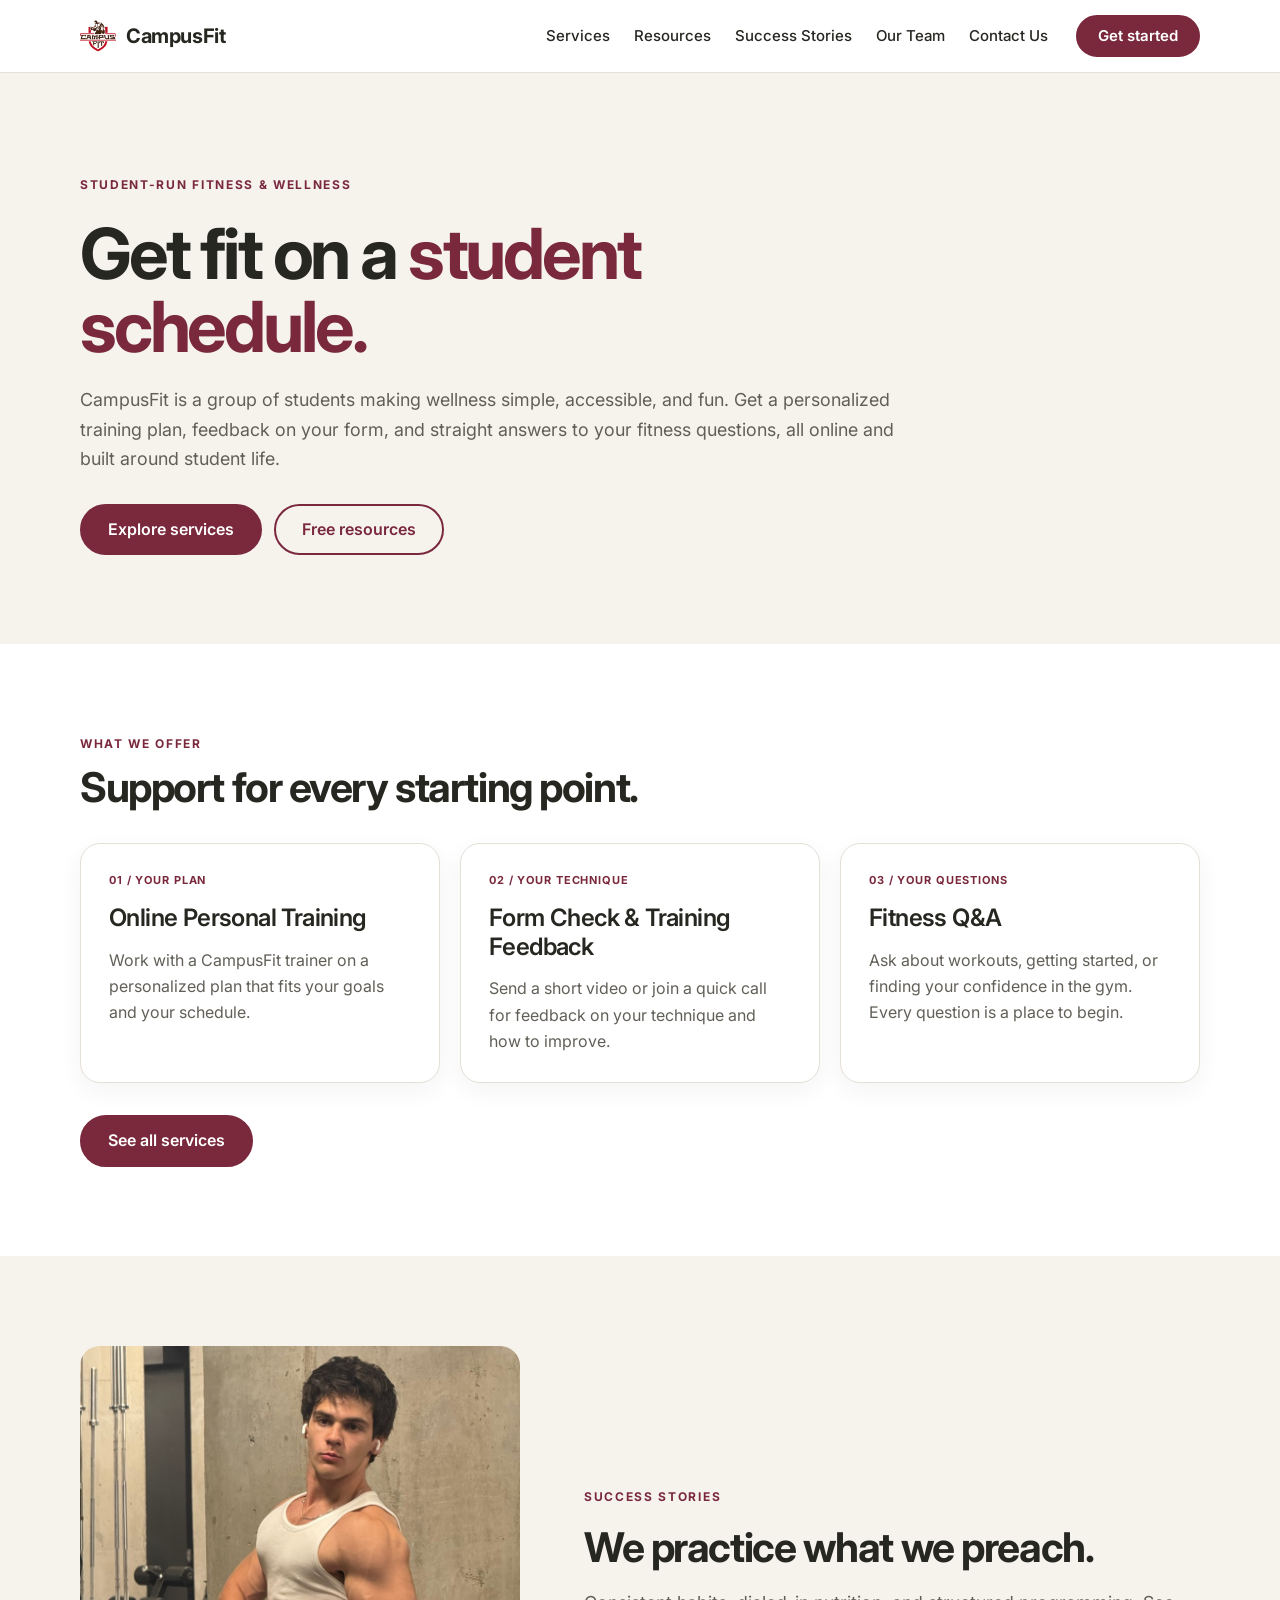
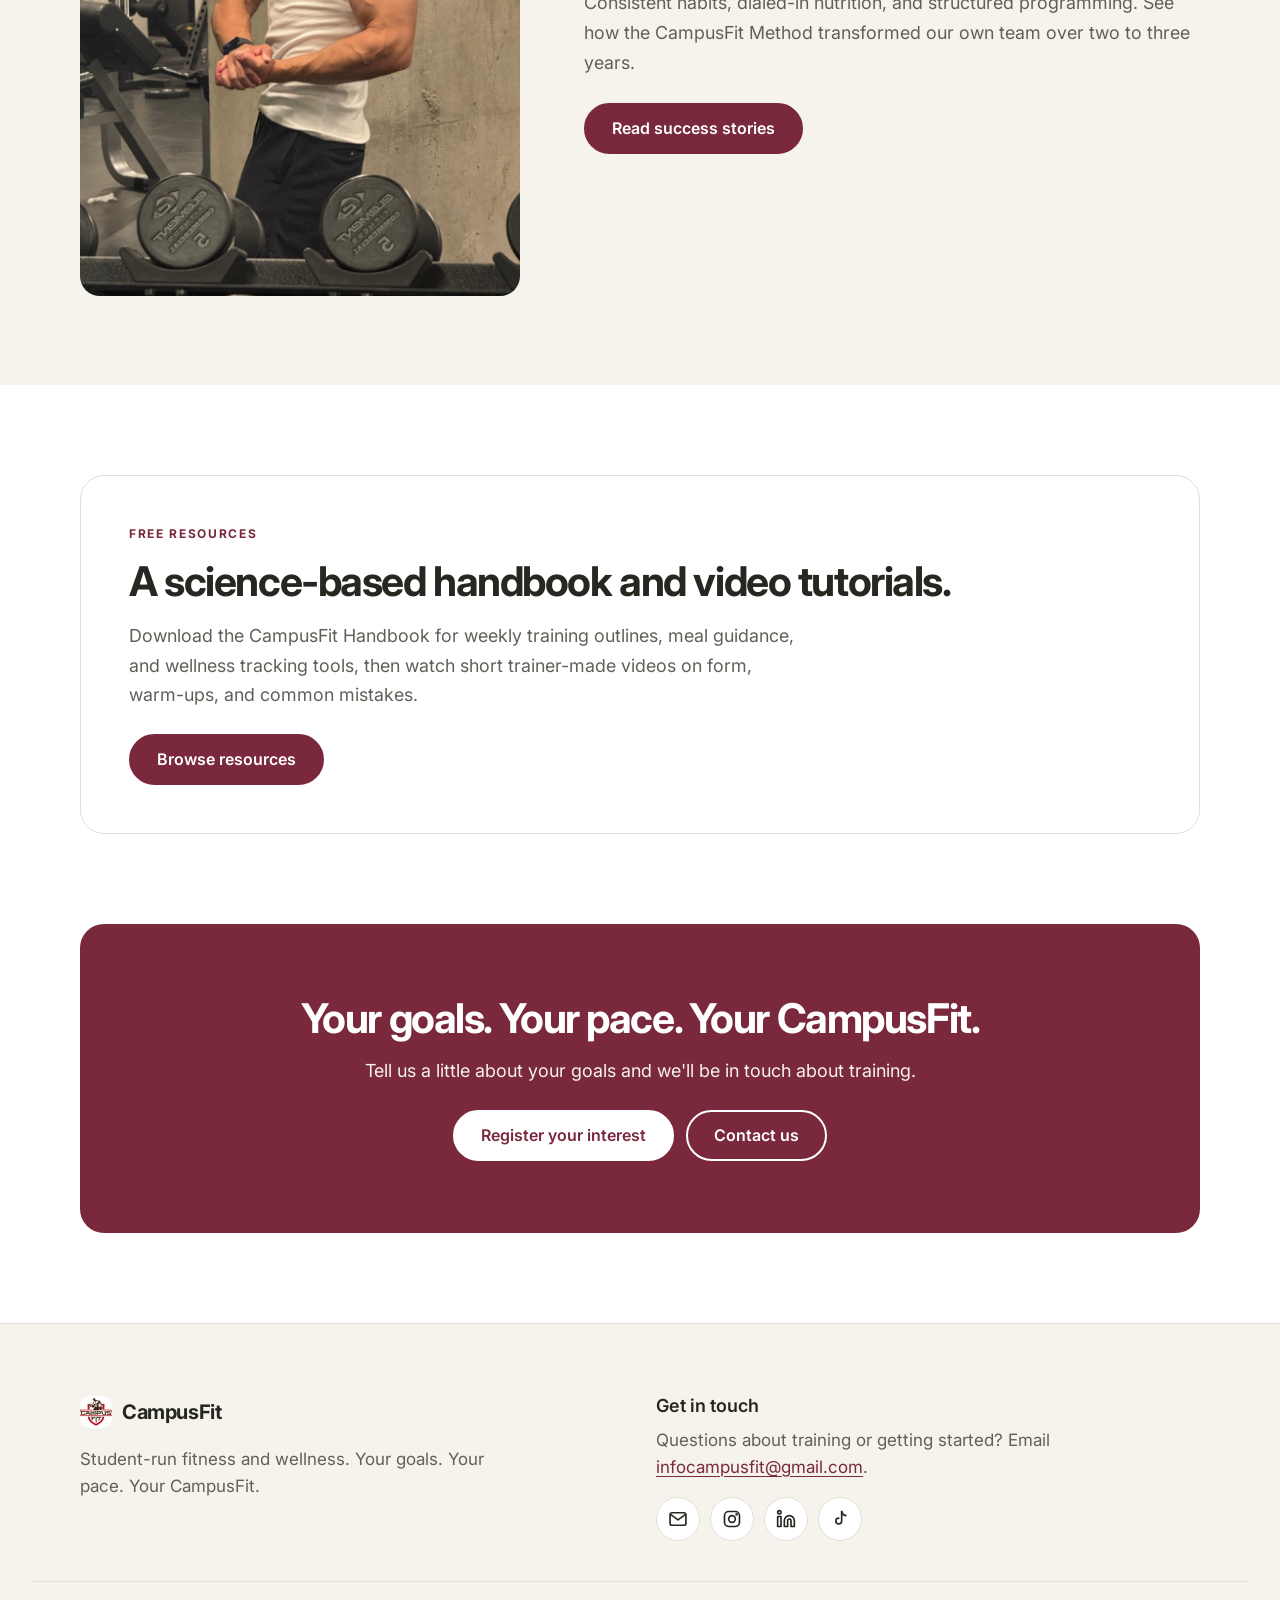
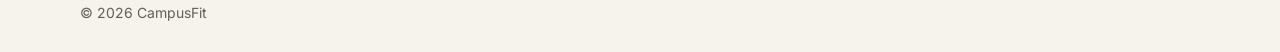
==== index.html @ 68b2d3c7 "Import site files and photos" ====
<!doctype html>
<html lang="en">
<head>
<meta charset="utf-8">
<meta name="viewport" content="width=device-width, initial-scale=1">
<title>CampusFit – Student fitness, made simple</title>
<meta name="description" content="CampusFit is a student-run fitness group offering online personal training, form checks, and fitness Q&amp;A built around student life.">
<link rel="canonical" href="https://campusfit.ca/">
<meta property="og:type" content="website">
<meta property="og:site_name" content="CampusFit">
<meta property="og:title" content="CampusFit – Student fitness, made simple">
<meta property="og:description" content="CampusFit is a student-run fitness group offering online personal training, form checks, and fitness Q&amp;A built around student life.">
<meta property="og:url" content="https://campusfit.ca/">
<meta property="og:image" content="https://campusfit.ca/images/logo.jpeg">
<link rel="icon" href="images/icon.jpeg">
<link rel="apple-touch-icon" href="images/icon.jpeg">
<link rel="preconnect" href="https://fonts.googleapis.com">
<link rel="preconnect" href="https://fonts.gstatic.com" crossorigin>
<link rel="stylesheet" href="https://fonts.googleapis.com/css2?family=Inter:wght@400;500;600;700&display=swap">
<link rel="stylesheet" href="assets/style.css">
<script src="assets/site.js" defer></script>
</head>
<body>
<a class="skip-link" href="#main">Skip to content</a>
<header class="site-header">
  <div class="container header-inner">
    <a class="brand" href="./"><img src="images/icon.jpeg" alt="" width="36" height="36"><span>CampusFit</span></a>
    <button class="nav-toggle" type="button" aria-expanded="false" aria-controls="site-nav"><span class="sr-only">Menu</span><span class="bars" aria-hidden="true"></span></button>
    <nav id="site-nav" class="site-nav" aria-label="Main">
      <ul><li><a href="services/">Services</a></li><li><a href="resources/">Resources</a></li><li><a href="success-stories/">Success Stories</a></li><li><a href="team/">Our Team</a></li><li><a href="contact-us/">Contact Us</a></li></ul>
      <a class="btn btn--small" href="services/">Get started</a>
    </nav>
  </div>
</header>
<main id="main">
<section class="section section--cream hero">
  <div class="container">
    <div class="measure">
      <p class="eyebrow">STUDENT-RUN FITNESS &amp; WELLNESS</p>
      <h1 class="display">Get fit on a <span class="accent">student schedule.</span></h1>
      <p class="lead">CampusFit is a group of students making wellness simple, accessible, and fun. Get a personalized training plan, feedback on your form, and straight answers to your fitness questions, all online and built around student life.</p>
      <div class="actions"><a class="btn" href="services/">Explore services</a><a class="btn btn--outline" href="resources/">Free resources</a></div>
    </div>
  </div>
</section>
<section class="section">
  <div class="container">
    <div class="section-head">
      <p class="eyebrow">WHAT WE OFFER</p>
      <h2 class="h2">Support for every starting point.</h2>
    </div>
    <div class="grid-3">
<article class="card">
  <div class="card-copy">
    <p class="card-label">01 / YOUR PLAN</p>
    <h3 class="card-title">Online Personal Training</h3>
    <p class="card-text">Work with a CampusFit trainer on a personalized plan that fits your goals and your schedule.</p>
  </div>
  
</article>
<article class="card">
  <div class="card-copy">
    <p class="card-label">02 / YOUR TECHNIQUE</p>
    <h3 class="card-title">Form Check &amp; Training Feedback</h3>
    <p class="card-text">Send a short video or join a quick call for feedback on your technique and how to improve.</p>
  </div>
  
</article>
<article class="card">
  <div class="card-copy">
    <p class="card-label">03 / YOUR QUESTIONS</p>
    <h3 class="card-title">Fitness Q&amp;A</h3>
    <p class="card-text">Ask about workouts, getting started, or finding your confidence in the gym. Every question is a place to begin.</p>
  </div>
  
</article>
    </div>
    <div class="actions"><a class="btn" href="services/">See all services</a></div>
  </div>
</section>
<section class="section section--cream">
  <div class="container split">
    <figure class="split-media"><img src="images/sharmin-after.jpg" alt="Sharmin after two years: posing in the gym in a white tank top" loading="lazy"></figure>
    <div class="split-copy">
      <p class="eyebrow">SUCCESS STORIES</p>
      <h2 class="h2">We practice what we preach.</h2>
      <p class="lead">Consistent habits, dialed-in nutrition, and structured programming. See how the CampusFit Method transformed our own team over two to three years.</p>
      <div class="actions"><a class="btn" href="success-stories/">Read success stories</a></div>
    </div>
  </div>
</section>
<section class="section">
  <div class="container">
    <div class="panel">
      <p class="eyebrow">FREE RESOURCES</p>
      <h2 class="h2">A science-based handbook and video tutorials.</h2>
      <p class="lead">Download the CampusFit Handbook for weekly training outlines, meal guidance, and wellness tracking tools, then watch short trainer-made videos on form, warm-ups, and common mistakes.</p>
      <div class="actions"><a class="btn" href="resources/">Browse resources</a></div>
    </div>
  </div>
</section>
<section class="section section--flush-top">
  <div class="container">
    <div class="cta-band">
      <h2 class="h2">Your goals. Your pace. Your CampusFit.</h2>
      <p>Tell us a little about your goals and we'll be in touch about training.</p>
      <div class="actions actions--center">
        <a class="btn btn--light" href="https://docs.google.com/forms/d/e/1FAIpQLSdLxVKDtf4Toz6OeNEDU3pKm-vR3UD8BcH6uD4BylhP9cgY4w/viewform" target="_blank" rel="noopener">Register your interest</a>
        <a class="btn btn--outline-light" href="contact-us/">Contact us</a>
      </div>
    </div>
  </div>
</section>
</main>
<footer class="site-footer">
  <div class="container footer-inner">
    <div>
      <a class="brand brand--footer" href="./"><img src="images/icon.jpeg" alt="" width="32" height="32"><span>CampusFit</span></a>
      <p class="footer-note">Student-run fitness and wellness. Your goals. Your pace. Your CampusFit.</p>
    </div>
    <div>
      <h2 class="footer-heading">Get in touch</h2>
      <p class="footer-note">Questions about training or getting started? Email <a href="mailto:infocampusfit@gmail.com">infocampusfit@gmail.com</a>.</p>
      <ul class="social"><li><a href="mailto:infocampusfit@gmail.com" aria-label="Email CampusFit"><svg viewBox="0 0 24 24" aria-hidden="true" fill="none" stroke="currentColor" stroke-width="2" stroke-linecap="round" stroke-linejoin="round"><rect x="2.5" y="4.5" width="19" height="15" rx="2.5"/><path d="m3 6.5 9 6.5 9-6.5"/></svg></a></li><li><a href="https://www.instagram.com/campusfit.ca/" aria-label="CampusFit on Instagram" target="_blank" rel="noopener"><svg viewBox="0 0 24 24" aria-hidden="true" fill="none" stroke="currentColor" stroke-width="2" stroke-linecap="round" stroke-linejoin="round"><rect x="3" y="3" width="18" height="18" rx="5"/><circle cx="12" cy="12" r="4"/><circle cx="17.5" cy="6.5" r="0.6" fill="currentColor"/></svg></a></li><li><a href="https://www.linkedin.com/company/campusfit/" aria-label="CampusFit on LinkedIn" target="_blank" rel="noopener"><svg viewBox="0 0 24 24" aria-hidden="true" fill="none" stroke="currentColor" stroke-width="2" stroke-linecap="round" stroke-linejoin="round"><path d="M16 8a6 6 0 0 1 6 6v7h-4v-7a2 2 0 0 0-4 0v7h-4v-7a6 6 0 0 1 6-6z"/><rect x="2" y="9" width="4" height="12"/><circle cx="4" cy="4" r="2"/></svg></a></li><li><a href="https://www.tiktok.com/@campusfit.ca" aria-label="CampusFit on TikTok" target="_blank" rel="noopener"><svg viewBox="0 0 24 24" aria-hidden="true" fill="none" stroke="currentColor" stroke-width="2" stroke-linecap="round" stroke-linejoin="round"><path d="M14 3v11.5a3.5 3.5 0 1 1-3.5-3.5"/><path d="M14 3c.6 2.6 2.4 4.4 5 5"/></svg></a></li></ul>
    </div>
  </div>
  <div class="container footer-bottom"><p>© <span data-year>2026</span> CampusFit</p></div>
</footer>
</body>
</html>
---- assets/style.css ----
/* CampusFit — shared styles */
:root {
  --ink: #272722;
  --muted: #625f58;
  --accent: #7a293d;
  --accent-dark: #5e1f2f;
  --cream: #f6f3ed;
  --line: #e4dfd7;
  --white: #ffffff;
  --radius: 20px;
  --shadow: 0 8px 24px rgba(39, 39, 34, 0.05);
  --pad-x: clamp(20px, 4vw, 48px);
  --pad-y: clamp(48px, 7vw, 96px);
  --max: 1120px;
  --font: "Inter", -apple-system, BlinkMacSystemFont, "Segoe UI", Roboto, Helvetica, Arial, sans-serif;
}

*, *::before, *::after { box-sizing: border-box; }
html { -webkit-text-size-adjust: 100%; scroll-behavior: smooth; }
body {
  margin: 0;
  font-family: var(--font);
  font-size: 17px;
  line-height: 1.6;
  color: var(--ink);
  background: var(--white);
  -webkit-font-smoothing: antialiased;
}
img { max-width: 100%; height: auto; display: block; }
a { color: var(--accent); text-underline-offset: 3px; }
a:hover { color: var(--accent-dark); }
:focus-visible { outline: 3px solid var(--accent); outline-offset: 3px; border-radius: 4px; }
h1, h2, h3 { margin: 0; line-height: 1.15; }
p { margin: 0; }

.sr-only { position: absolute; width: 1px; height: 1px; padding: 0; margin: -1px; overflow: hidden; clip: rect(0 0 0 0); white-space: nowrap; border: 0; }
.skip-link { position: absolute; left: 12px; top: -48px; z-index: 100; background: var(--ink); color: var(--white); padding: 10px 14px; border-radius: 8px; }
.skip-link:focus { top: 12px; color: var(--white); }

.container { width: 100%; max-width: calc(var(--max) + 2 * var(--pad-x)); margin: 0 auto; padding: 0 var(--pad-x); }
.measure { max-width: 820px; display: grid; gap: 22px; }

/* ---------- Header ---------- */
.site-header { position: sticky; top: 0; z-index: 50; background: rgba(255, 255, 255, 0.96); backdrop-filter: saturate(1.4) blur(8px); border-bottom: 1px solid var(--line); }
.header-inner { display: flex; align-items: center; justify-content: space-between; gap: 24px; min-height: 72px; }
.brand { display: inline-flex; align-items: center; gap: 10px; text-decoration: none; color: var(--ink); font-weight: 700; font-size: 20px; letter-spacing: -0.02em; }
.brand:hover { color: var(--ink); }
.brand img { width: 36px; height: 36px; border-radius: 10px; object-fit: cover; }
.site-nav { display: flex; align-items: center; gap: 28px; }
.site-nav ul { display: flex; gap: 24px; list-style: none; margin: 0; padding: 0; }
.site-nav ul a { color: var(--ink); text-decoration: none; font-size: 15px; font-weight: 500; padding: 6px 0; border-bottom: 2px solid transparent; }
.site-nav ul a:hover { color: var(--accent); }
.site-nav ul a[aria-current="page"] { color: var(--accent); border-bottom-color: var(--accent); }
.nav-toggle { display: none; }

@media (max-width: 900px) {
  .nav-toggle { display: inline-flex; align-items: center; justify-content: center; width: 44px; height: 44px; border: 1px solid var(--line); border-radius: 12px; background: var(--white); cursor: pointer; }
  .bars, .bars::before, .bars::after { display: block; width: 18px; height: 2px; background: var(--ink); border-radius: 2px; position: relative; transition: transform 0.2s ease; }
  .bars::before, .bars::after { content: ""; position: absolute; left: 0; }
  .bars::before { top: -6px; }
  .bars::after { top: 6px; }
  .nav-open .bars { background: transparent; }
  .nav-open .bars::before { transform: translateY(6px) rotate(45deg); }
  .nav-open .bars::after { transform: translateY(-6px) rotate(-45deg); }
  .site-nav { display: none; position: absolute; left: 0; right: 0; top: 100%; background: var(--white); border-bottom: 1px solid var(--line); flex-direction: column; align-items: stretch; gap: 0; padding: 8px var(--pad-x) 20px; box-shadow: var(--shadow); }
  .nav-open .site-nav { display: flex; }
  .site-nav ul { flex-direction: column; gap: 0; }
  .site-nav ul a { display: block; padding: 14px 0; border-bottom: 1px solid var(--line); font-size: 17px; }
  .site-nav ul a[aria-current="page"] { border-bottom-color: var(--line); }
  .site-nav .btn { margin-top: 16px; justify-content: center; }
  .no-js .site-nav { display: flex; position: static; box-shadow: none; }
}

/* ---------- Sections & type ---------- */
.section { padding: var(--pad-y) 0; }
.section--cream { background: var(--cream); }
.section--flush-top { padding-top: 0; }
.hero { padding-top: clamp(56px, 8vw, 112px); }
.eyebrow { color: var(--accent); font-size: 12px; font-weight: 700; letter-spacing: 0.14em; text-transform: uppercase; }
.display { font-size: clamp(40px, 5.5vw, 72px); font-weight: 700; letter-spacing: -0.045em; line-height: 1.04; }
.accent { color: var(--accent); }
.h2 { font-size: clamp(28px, 3.2vw, 42px); font-weight: 700; letter-spacing: -0.035em; line-height: 1.12; }
.h3 { font-size: clamp(22px, 2.2vw, 28px); font-weight: 600; letter-spacing: -0.025em; line-height: 1.2; }
.lead { color: var(--muted); font-size: clamp(17px, 1.4vw, 19px); line-height: 1.65; }
.muted { color: var(--muted); }
.section-head { display: grid; gap: 12px; margin-bottom: 32px; max-width: 760px; }
.section-head--row { max-width: none; display: flex; flex-wrap: wrap; align-items: baseline; justify-content: space-between; gap: 8px 24px; margin-bottom: 24px; }
.signoff { margin-top: 28px; color: var(--muted); font-size: 14px; }

/* ---------- Buttons ---------- */
.actions { display: flex; flex-wrap: wrap; gap: 12px; margin-top: 8px; }
.section .container > .actions { margin-top: 32px; }
.actions--center { justify-content: center; }
.btn { display: inline-flex; align-items: center; justify-content: center; gap: 8px; padding: 14px 26px; border-radius: 999px; border: 2px solid var(--accent); background: var(--accent); color: var(--white); font: 600 16px/1.2 var(--font); text-decoration: none; transition: background 0.15s ease, color 0.15s ease, border-color 0.15s ease, transform 0.15s ease; }
.btn:hover { background: var(--accent-dark); border-color: var(--accent-dark); color: var(--white); transform: translateY(-1px); }
.btn--small { padding: 10px 20px; font-size: 15px; white-space: nowrap; }
.btn--block { width: 100%; }
.btn--outline { background: transparent; color: var(--accent); }
.btn--outline:hover { background: var(--accent); color: var(--white); }
.btn--light { background: var(--white); border-color: var(--white); color: var(--accent); }
.btn--light:hover { background: var(--cream); border-color: var(--cream); color: var(--accent-dark); }
.btn--outline-light { background: transparent; border-color: var(--white); color: var(--white); }
.btn--outline-light:hover { background: var(--white); color: var(--accent); }

/* ---------- Cards & panels ---------- */
.grid-3 { display: grid; gap: 20px; grid-template-columns: repeat(3, minmax(0, 1fr)); }
.grid-2 { display: grid; gap: 20px; grid-template-columns: repeat(2, minmax(0, 1fr)); }
@media (max-width: 900px) { .grid-3 { grid-template-columns: 1fr; } }
@media (max-width: 760px) { .grid-2 { grid-template-columns: 1fr; } }
.card { display: flex; flex-direction: column; justify-content: space-between; gap: 28px; padding: 28px; background: var(--white); border: 1px solid var(--line); border-radius: var(--radius); box-shadow: var(--shadow); }
.card-copy { display: grid; gap: 14px; }
.card-label { color: var(--accent); font-size: 11px; font-weight: 700; letter-spacing: 0.08em; }
.card-title { font-size: 24px; font-weight: 600; letter-spacing: -0.025em; line-height: 1.2; }
.card-text { color: var(--muted); font-size: 16px; line-height: 1.65; }
.panel { display: grid; gap: 16px; justify-items: start; padding: clamp(28px, 4vw, 48px); border: 1px solid var(--line); border-radius: 24px; background: var(--white); }
.panel .lead { max-width: 680px; }
.panel--white { box-shadow: var(--shadow); }

/* ---------- Split (image + text) ---------- */
.split { display: grid; grid-template-columns: minmax(0, 5fr) minmax(0, 7fr); gap: clamp(28px, 5vw, 72px); align-items: center; }
.split-media { margin: 0; }
.split-media img { width: 100%; aspect-ratio: 4 / 5; object-fit: cover; border-radius: var(--radius); }
.split-media--wide img { aspect-ratio: 4 / 3; }
.split-copy { display: grid; gap: 18px; justify-items: start; }
@media (max-width: 800px) { .split { grid-template-columns: 1fr; } }

/* ---------- Success stories ---------- */
.story { display: grid; grid-template-columns: minmax(0, 5fr) minmax(0, 7fr); gap: clamp(28px, 5vw, 72px); align-items: center; }
.story-copy { display: grid; gap: 18px; }
.pair { display: grid; grid-template-columns: 1fr 1fr; gap: 16px; }
.pair figure { margin: 0; position: relative; }
.pair img { width: 100%; aspect-ratio: 3 / 4; object-fit: cover; object-position: 50% 25%; border-radius: 16px; background: var(--line); }
.pair figcaption { position: absolute; left: 12px; bottom: 12px; background: rgba(255, 255, 255, 0.94); color: var(--ink); font-size: 13px; font-weight: 600; padding: 6px 12px; border-radius: 999px; }
@media (max-width: 800px) { .story { grid-template-columns: 1fr; } }

/* ---------- Team ---------- */
.grid-people { display: grid; gap: 20px; grid-template-columns: repeat(auto-fill, minmax(240px, 1fr)); }
.grid-people--center { grid-template-columns: minmax(0, 300px); justify-content: center; }
.person { display: flex; flex-direction: column; align-items: center; text-align: center; gap: 8px; padding: 32px 24px; background: var(--white); border: 1px solid var(--line); border-radius: var(--radius); box-shadow: var(--shadow); }
.section--cream .person { border-color: transparent; }
.avatar { width: 150px; height: 150px; border-radius: 50%; object-fit: cover; margin-bottom: 10px; background: var(--cream); }
.avatar--contain { object-fit: contain; background: var(--white); border: 1px solid var(--line); }
.person-name { font-size: 19px; font-weight: 600; letter-spacing: -0.015em; }
.person-role { color: var(--accent); font-size: 14px; font-weight: 600; }
.person-bio { color: var(--muted); font-size: 15px; line-height: 1.6; margin-top: 4px; }
.person-link { display: inline-flex; align-items: center; gap: 6px; margin-top: 8px; font-size: 14px; font-weight: 600; text-decoration: none; }
.person-link svg { width: 18px; height: 18px; }

/* ---------- CTA & quote ---------- */
.cta-band { display: grid; gap: 16px; justify-items: center; text-align: center; padding: clamp(40px, 6vw, 72px) clamp(24px, 4vw, 48px); border-radius: 24px; background: var(--accent); color: var(--white); }
.cta-band p { color: var(--cream); font-size: 18px; max-width: 560px; }
.quote { margin: 0 auto; max-width: 820px; text-align: center; font-size: clamp(20px, 2.2vw, 26px); line-height: 1.5; font-style: italic; color: var(--ink); }

/* ---------- Social ---------- */
.social { display: flex; flex-wrap: wrap; gap: 10px; list-style: none; margin: 16px 0 0; padding: 0; }
.social a { display: inline-flex; align-items: center; justify-content: center; width: 44px; height: 44px; border-radius: 50%; background: var(--white); border: 1px solid var(--line); color: var(--ink); transition: background 0.15s ease, color 0.15s ease; }
.social a:hover { background: var(--accent); border-color: var(--accent); color: var(--white); }
.social svg { width: 20px; height: 20px; }
.social--large a { width: 56px; height: 56px; }
.social--large svg { width: 24px; height: 24px; }

/* ---------- Footer ---------- */
.site-footer { background: var(--cream); border-top: 1px solid var(--line); padding-top: clamp(48px, 6vw, 72px); }
.footer-inner { display: grid; grid-template-columns: 1fr 1fr; gap: 32px; }
.brand--footer img { width: 32px; height: 32px; }
.footer-heading { font-size: 18px; font-weight: 600; }
.footer-note { color: var(--muted); margin-top: 10px; max-width: 420px; }
.footer-bottom { margin-top: 40px; padding-top: 20px; padding-bottom: 28px; border-top: 1px solid var(--line); color: var(--muted); font-size: 14px; }
@media (max-width: 700px) { .footer-inner { grid-template-columns: 1fr; } }

@media (prefers-reduced-motion: reduce) { * { transition: none !important; scroll-behavior: auto !important; } }
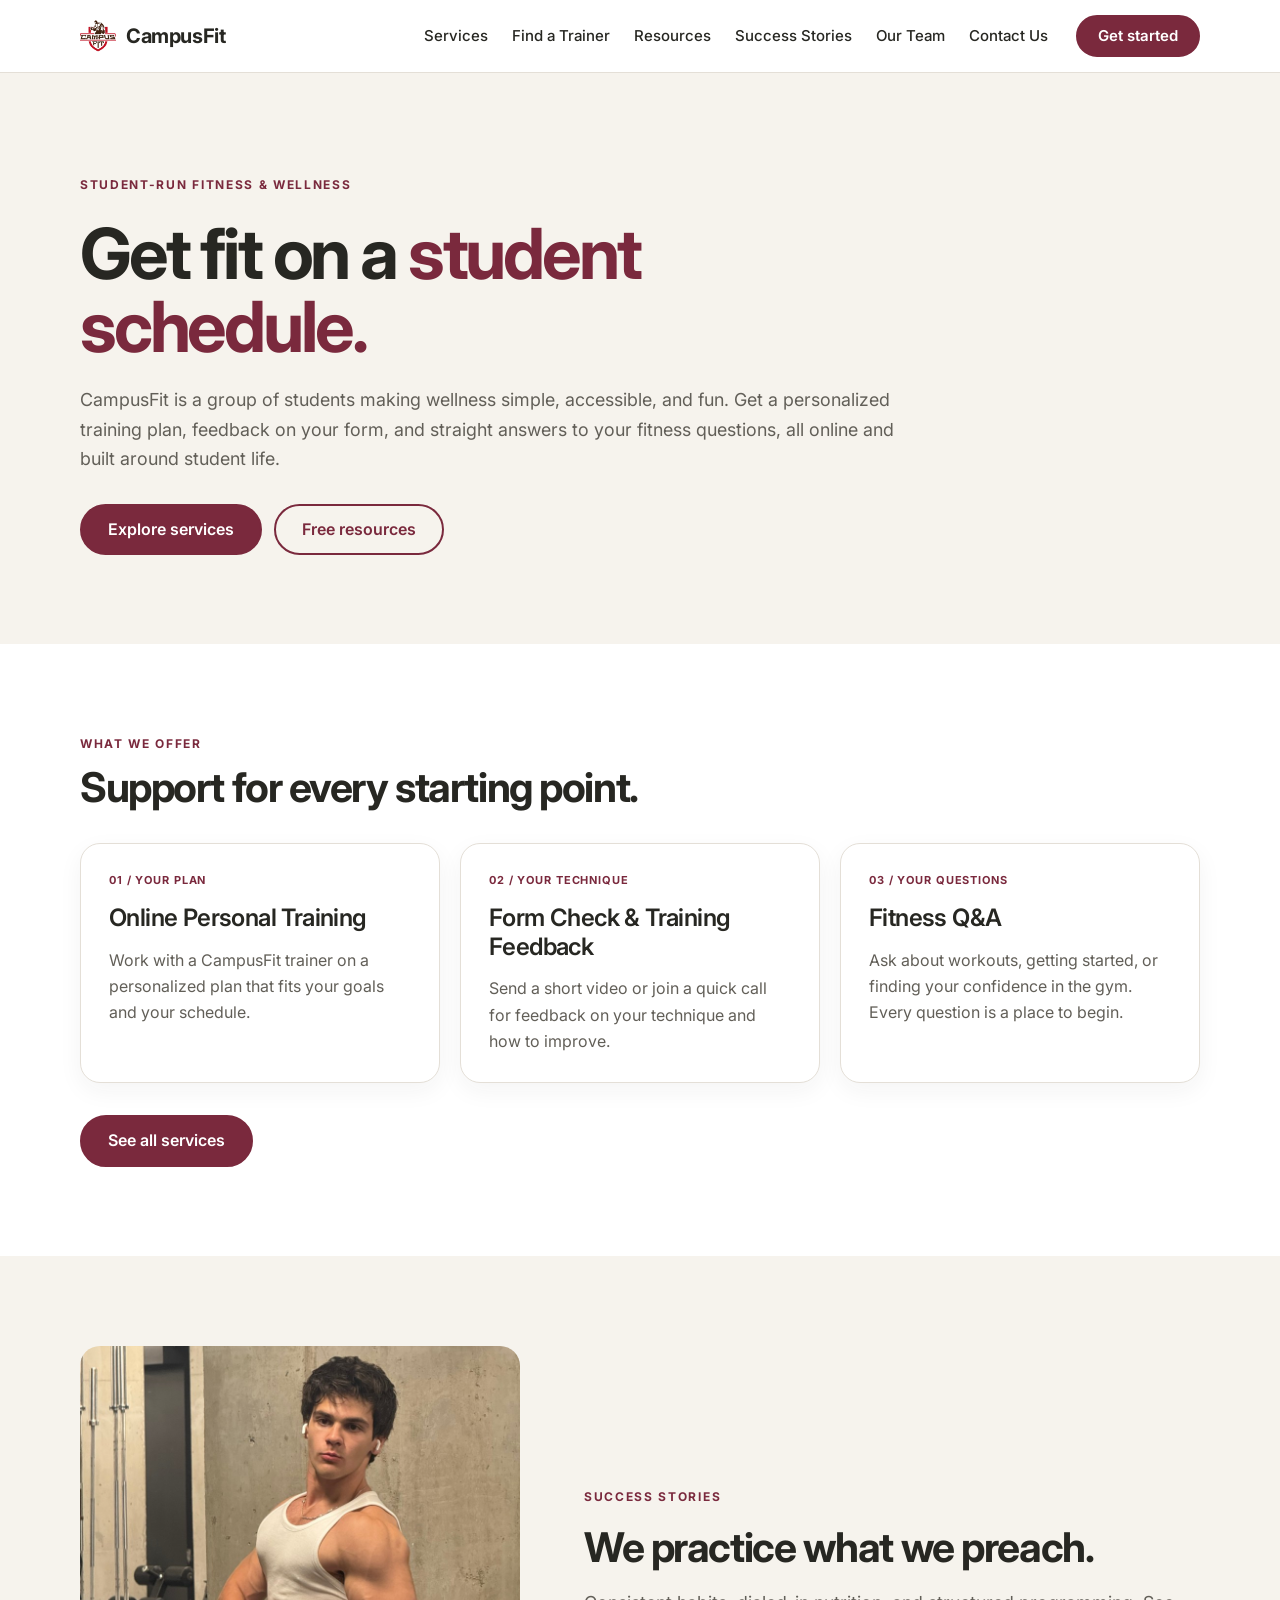
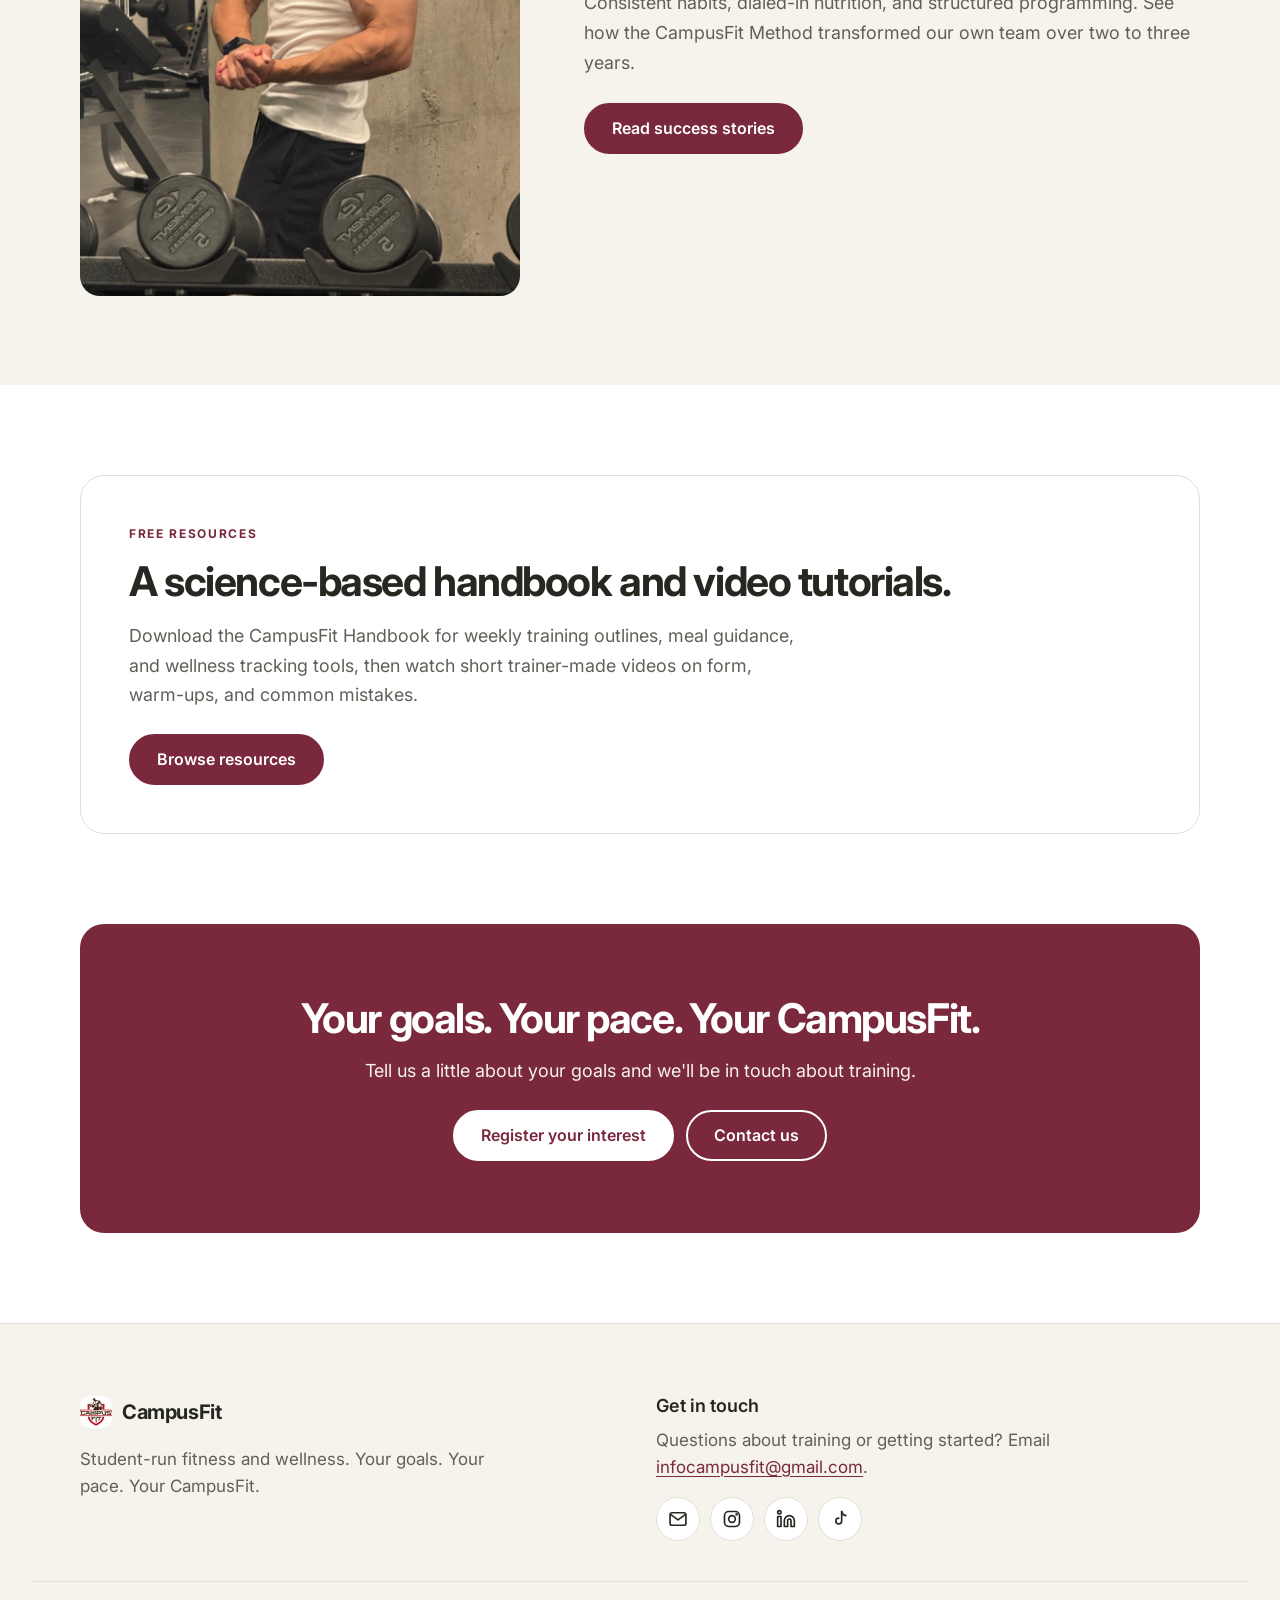
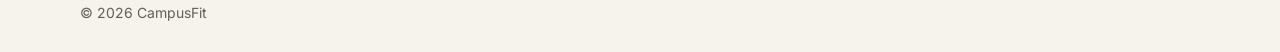
==== commit 3f87ac58: "Import site files and photos" ====
--- a/index.html
+++ b/index.html
@@ -27,7 +27,7 @@
     <a class="brand" href="./"><img src="images/icon.jpeg" alt="" width="36" height="36"><span>CampusFit</span></a>
     <button class="nav-toggle" type="button" aria-expanded="false" aria-controls="site-nav"><span class="sr-only">Menu</span><span class="bars" aria-hidden="true"></span></button>
     <nav id="site-nav" class="site-nav" aria-label="Main">
-      <ul><li><a href="services/">Services</a></li><li><a href="resources/">Resources</a></li><li><a href="success-stories/">Success Stories</a></li><li><a href="team/">Our Team</a></li><li><a href="contact-us/">Contact Us</a></li></ul>
+      <ul><li><a href="services/">Services</a></li><li><a href="find-a-trainer/">Find a Trainer</a></li><li><a href="resources/">Resources</a></li><li><a href="success-stories/">Success Stories</a></li><li><a href="team/">Our Team</a></li><li><a href="contact-us/">Contact Us</a></li></ul>
       <a class="btn btn--small" href="services/">Get started</a>
     </nav>
   </div>
--- a/assets/style.css
+++ b/assets/style.css
@@ -48,12 +48,12 @@
 .brand img { width: 36px; height: 36px; border-radius: 10px; object-fit: cover; }
 .site-nav { display: flex; align-items: center; gap: 28px; }
 .site-nav ul { display: flex; gap: 24px; list-style: none; margin: 0; padding: 0; }
-.site-nav ul a { color: var(--ink); text-decoration: none; font-size: 15px; font-weight: 500; padding: 6px 0; border-bottom: 2px solid transparent; }
+.site-nav ul a { color: var(--ink); text-decoration: none; font-size: 15px; font-weight: 500; padding: 6px 0; border-bottom: 2px solid transparent; white-space: nowrap; }
 .site-nav ul a:hover { color: var(--accent); }
 .site-nav ul a[aria-current="page"] { color: var(--accent); border-bottom-color: var(--accent); }
 .nav-toggle { display: none; }
 
-@media (max-width: 900px) {
+@media (max-width: 1080px) {
   .nav-toggle { display: inline-flex; align-items: center; justify-content: center; width: 44px; height: 44px; border: 1px solid var(--line); border-radius: 12px; background: var(--white); cursor: pointer; }
   .bars, .bars::before, .bars::after { display: block; width: 18px; height: 2px; background: var(--ink); border-radius: 2px; position: relative; transition: transform 0.2s ease; }
   .bars::before, .bars::after { content: ""; position: absolute; left: 0; }
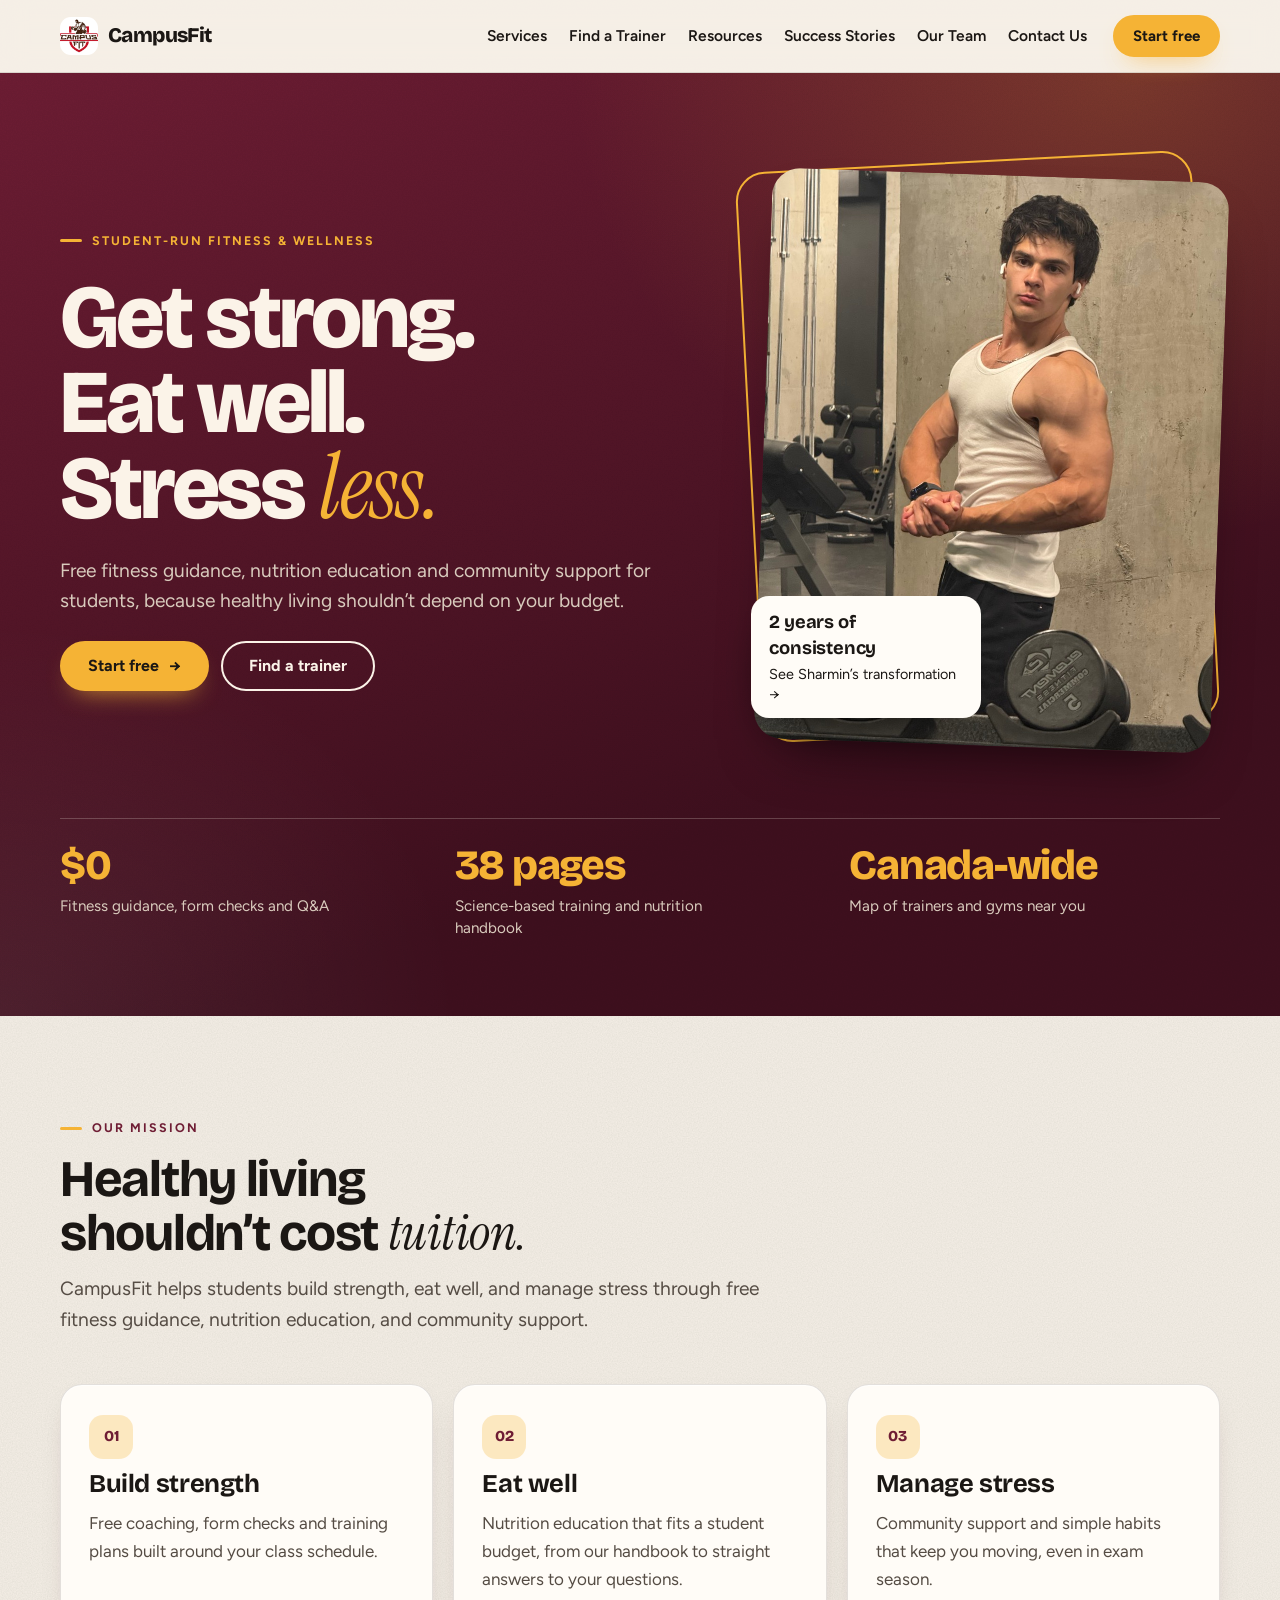
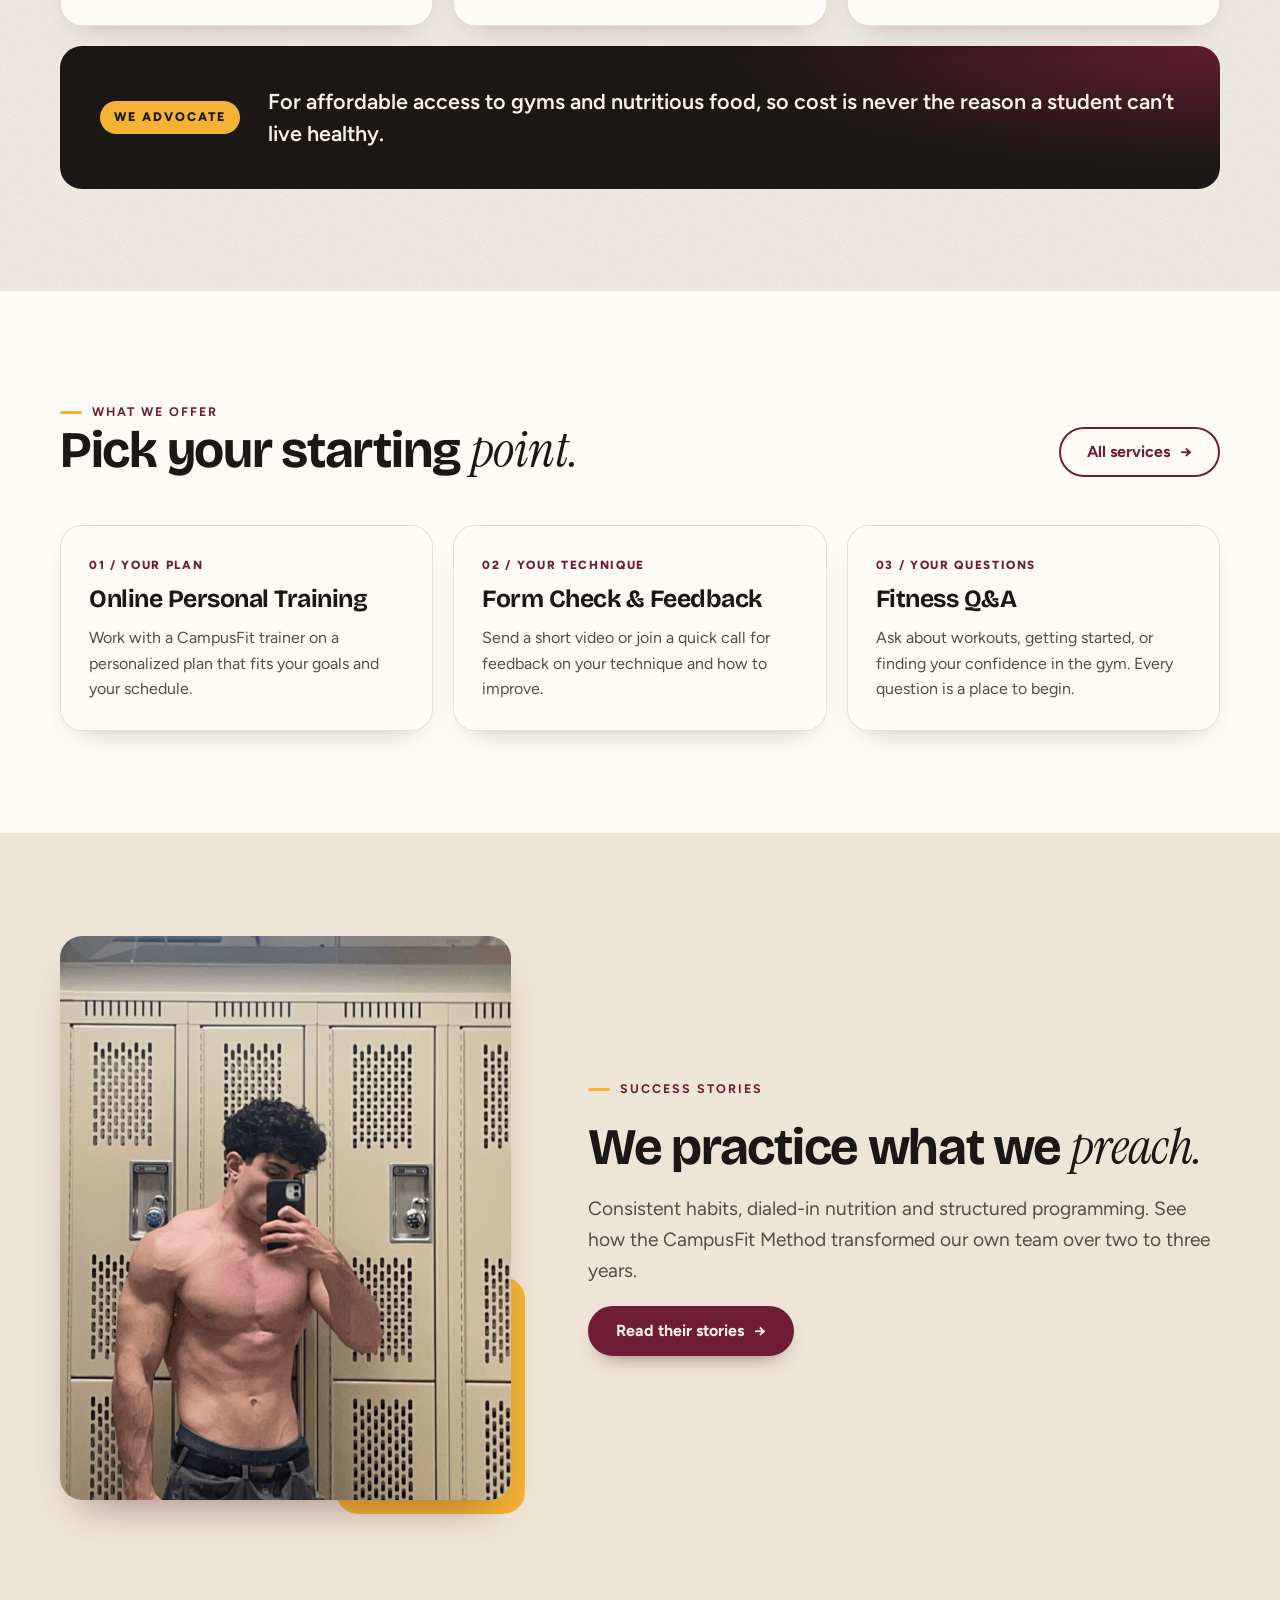
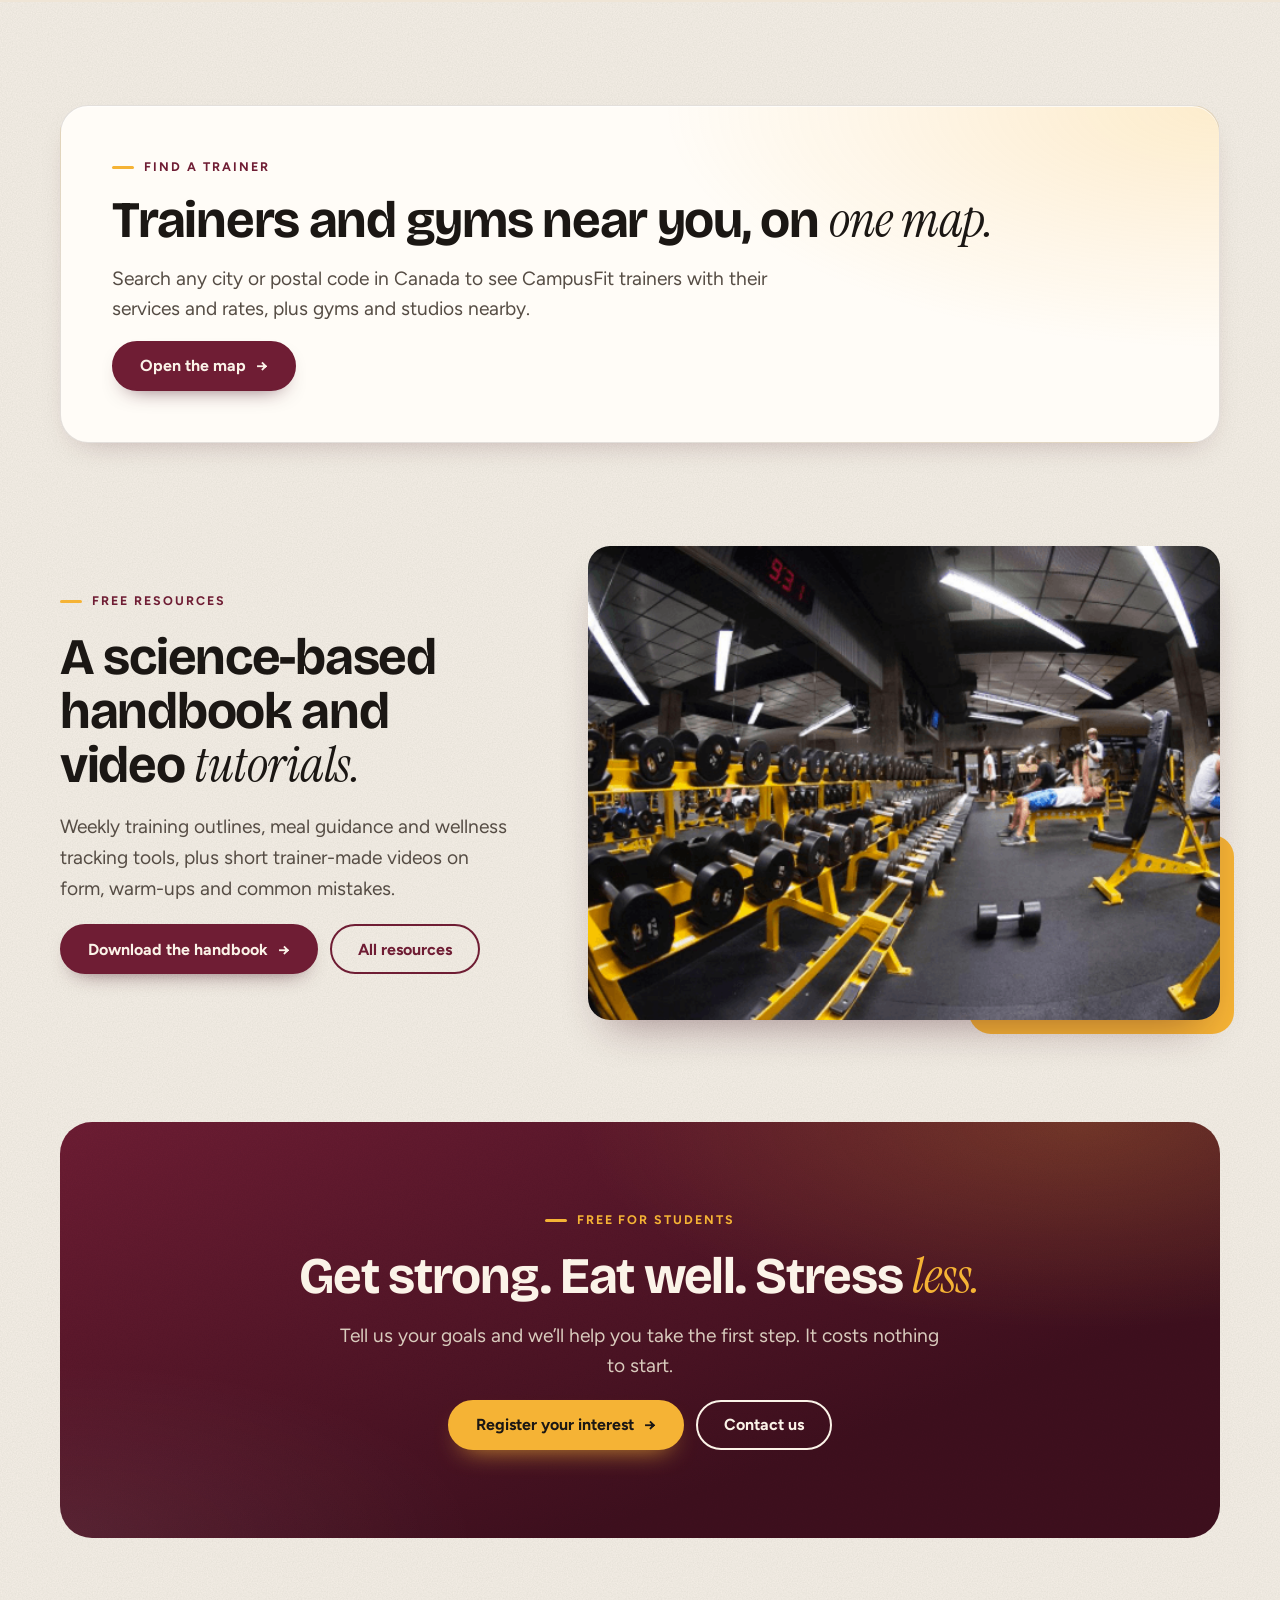
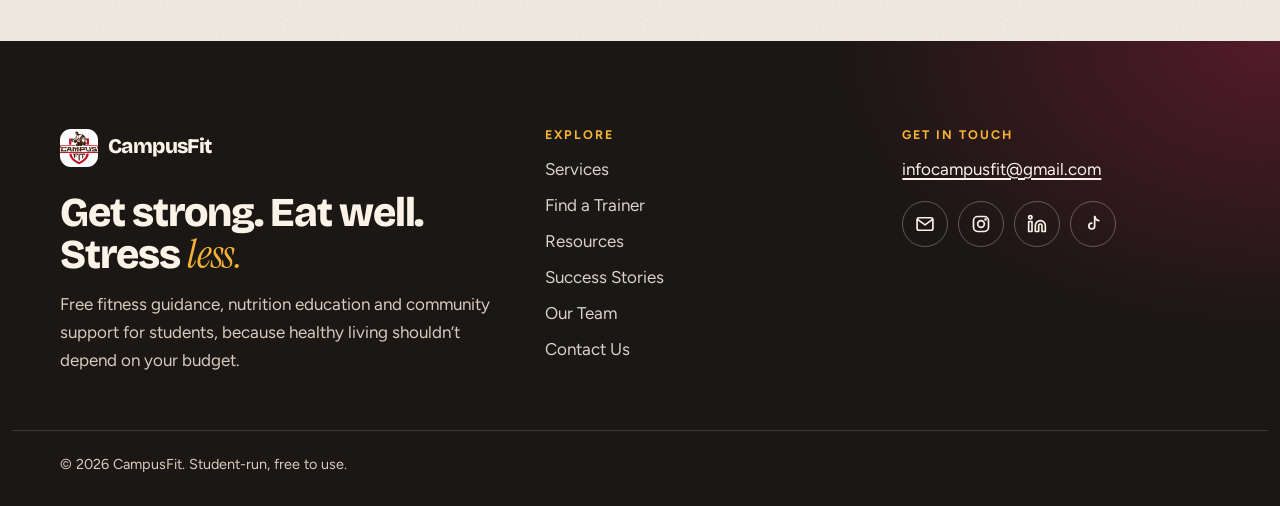
==== commit 11d36769: "Import site files and photos" ====
--- a/index.html
+++ b/index.html
@@ -3,20 +3,21 @@
 <head>
 <meta charset="utf-8">
 <meta name="viewport" content="width=device-width, initial-scale=1">
-<title>CampusFit – Student fitness, made simple</title>
-<meta name="description" content="CampusFit is a student-run fitness group offering online personal training, form checks, and fitness Q&amp;A built around student life.">
+<title>CampusFit – Get strong. Eat well. Stress less.</title>
+<meta name="description" content="CampusFit helps students build strength, eat well and manage stress through free fitness guidance, nutrition education and community support.">
+<meta name="theme-color" content="#6f1d34">
 <link rel="canonical" href="https://campusfit.ca/">
 <meta property="og:type" content="website">
 <meta property="og:site_name" content="CampusFit">
-<meta property="og:title" content="CampusFit – Student fitness, made simple">
-<meta property="og:description" content="CampusFit is a student-run fitness group offering online personal training, form checks, and fitness Q&amp;A built around student life.">
+<meta property="og:title" content="CampusFit – Get strong. Eat well. Stress less.">
+<meta property="og:description" content="CampusFit helps students build strength, eat well and manage stress through free fitness guidance, nutrition education and community support.">
 <meta property="og:url" content="https://campusfit.ca/">
 <meta property="og:image" content="https://campusfit.ca/images/logo.jpeg">
 <link rel="icon" href="images/icon.jpeg">
 <link rel="apple-touch-icon" href="images/icon.jpeg">
 <link rel="preconnect" href="https://fonts.googleapis.com">
 <link rel="preconnect" href="https://fonts.gstatic.com" crossorigin>
-<link rel="stylesheet" href="https://fonts.googleapis.com/css2?family=Inter:wght@400;500;600;700&display=swap">
+<link rel="stylesheet" href="https://fonts.googleapis.com/css2?family=Bricolage+Grotesque:opsz,wght@12..96,600..800&family=Figtree:wght@400;500;600;700;800&family=Instrument+Serif:ital@1&display=swap">
 <link rel="stylesheet" href="assets/style.css">
 <script src="assets/site.js" defer></script>
 </head>
@@ -24,89 +25,126 @@
 <a class="skip-link" href="#main">Skip to content</a>
 <header class="site-header">
   <div class="container header-inner">
-    <a class="brand" href="./"><img src="images/icon.jpeg" alt="" width="36" height="36"><span>CampusFit</span></a>
+    <a class="brand" href="./"><img src="images/icon.jpeg" alt="" width="38" height="38"><span>CampusFit</span></a>
     <button class="nav-toggle" type="button" aria-expanded="false" aria-controls="site-nav"><span class="sr-only">Menu</span><span class="bars" aria-hidden="true"></span></button>
     <nav id="site-nav" class="site-nav" aria-label="Main">
       <ul><li><a href="services/">Services</a></li><li><a href="find-a-trainer/">Find a Trainer</a></li><li><a href="resources/">Resources</a></li><li><a href="success-stories/">Success Stories</a></li><li><a href="team/">Our Team</a></li><li><a href="contact-us/">Contact Us</a></li></ul>
-      <a class="btn btn--small" href="services/">Get started</a>
+      <a class="btn btn--accent btn--small" href="services/">Start free</a>
     </nav>
   </div>
 </header>
 <main id="main">
-<section class="section section--cream hero">
+<section class="hero on-dark">
   <div class="container">
-    <div class="measure">
-      <p class="eyebrow">STUDENT-RUN FITNESS &amp; WELLNESS</p>
-      <h1 class="display">Get fit on a <span class="accent">student schedule.</span></h1>
-      <p class="lead">CampusFit is a group of students making wellness simple, accessible, and fun. Get a personalized training plan, feedback on your form, and straight answers to your fitness questions, all online and built around student life.</p>
-      <div class="actions"><a class="btn" href="services/">Explore services</a><a class="btn btn--outline" href="resources/">Free resources</a></div>
+    <div class="hero-grid">
+      <div class="hero-copy">
+        <p class="eyebrow" data-rise style="--d:0">Student-run fitness &amp; wellness</p>
+        <h1 class="display" data-rise style="--d:1">Get strong.<br>Eat well.<br>Stress <span class="serif">less.</span></h1>
+        <p class="lede" data-rise style="--d:2">Free fitness guidance, nutrition education and community support for students, because healthy living shouldn’t depend on your budget.</p>
+        <div class="actions" data-rise style="--d:3"><a class="btn btn--accent" href="services/">Start free <span class="arrow" aria-hidden="true">→</span></a><a class="btn btn--ghost" href="find-a-trainer/">Find a trainer</a></div>
+      </div>
+      <figure class="hero-media" data-rise style="--d:2">
+        <img src="images/sharmin-after.jpg" alt="Sharmin after two years: posing in the gym in a white tank top" width="768" height="1024">
+        <a class="hero-badge" href="success-stories/"><strong>2 years of consistency</strong><span>See Sharmin’s transformation →</span></a>
+      </figure>
+    </div>
+    <ul class="proof" data-rise style="--d:4">
+      <li><span class="proof-num">$0</span><span class="proof-label">Fitness guidance, form checks and Q&amp;A</span></li>
+      <li><span class="proof-num">38 pages</span><span class="proof-label">Science-based training and nutrition handbook</span></li>
+      <li><span class="proof-num">Canada-wide</span><span class="proof-label">Map of trainers and gyms near you</span></li>
+    </ul>
+  </div>
+</section>
+<section class="section">
+  <div class="container">
+    <div class="section-head" data-reveal>
+      <p class="eyebrow">Our mission</p>
+      <h2 class="h2">Healthy living shouldn’t cost <span class="serif">tuition.</span></h2>
+      <p class="lede">CampusFit helps students build strength, eat well, and manage stress through free fitness guidance, nutrition education, and community support.</p>
+    </div>
+    <div class="pillars">
+      <article class="pillar" data-reveal style="--d:0"><span class="pillar-num">01</span><h3 class="h3">Build strength</h3><p>Free coaching, form checks and training plans built around your class schedule.</p></article>
+      <article class="pillar" data-reveal style="--d:1"><span class="pillar-num">02</span><h3 class="h3">Eat well</h3><p>Nutrition education that fits a student budget, from our handbook to straight answers to your questions.</p></article>
+      <article class="pillar" data-reveal style="--d:2"><span class="pillar-num">03</span><h3 class="h3">Manage stress</h3><p>Community support and simple habits that keep you moving, even in exam season.</p></article>
+    </div>
+    <div class="advocacy" data-reveal>
+      <span class="advocacy-tag">We advocate</span>
+      <p>For affordable access to gyms and nutritious food, so cost is never the reason a student can’t live healthy.</p>
+    </div>
+  </div>
+</section>
+<section class="section section--paper">
+  <div class="container">
+    <div class="section-head section-head--row" data-reveal>
+      <div><p class="eyebrow">What we offer</p><h2 class="h2">Pick your starting <span class="serif">point.</span></h2></div>
+      <a class="btn btn--ghost" href="services/">All services <span class="arrow" aria-hidden="true">→</span></a>
+    </div>
+    <div class="grid-3">
+<article class="card" data-reveal style="--d:0">
+  <div class="card-copy">
+    <p class="card-label">01 / YOUR PLAN</p>
+    <h3 class="card-title">Online Personal Training</h3>
+    <p class="card-text">Work with a CampusFit trainer on a personalized plan that fits your goals and your schedule.</p>
+  </div>
+</article>
+<article class="card" data-reveal style="--d:1">
+  <div class="card-copy">
+    <p class="card-label">02 / YOUR TECHNIQUE</p>
+    <h3 class="card-title">Form Check &amp; Feedback</h3>
+    <p class="card-text">Send a short video or join a quick call for feedback on your technique and how to improve.</p>
+  </div>
+</article>
+<article class="card" data-reveal style="--d:2">
+  <div class="card-copy">
+    <p class="card-label">03 / YOUR QUESTIONS</p>
+    <h3 class="card-title">Fitness Q&amp;A</h3>
+    <p class="card-text">Ask about workouts, getting started, or finding your confidence in the gym. Every question is a place to begin.</p>
+  </div>
+</article>
+    </div>
+  </div>
+</section>
+<section class="section section--cream">
+  <div class="container split">
+    <figure class="split-media" data-reveal><img src="images/yehonatan-after.png" alt="Yehonatan after three years: mirror selfie in a locker room" width="900" height="1612" loading="lazy"></figure>
+    <div class="split-copy" data-reveal style="--d:1">
+      <p class="eyebrow">Success stories</p>
+      <h2 class="h2">We practice what we <span class="serif">preach.</span></h2>
+      <p class="lede">Consistent habits, dialed-in nutrition and structured programming. See how the CampusFit Method transformed our own team over two to three years.</p>
+      <a class="btn" href="success-stories/">Read their stories <span class="arrow" aria-hidden="true">→</span></a>
     </div>
   </div>
 </section>
 <section class="section">
   <div class="container">
-    <div class="section-head">
-      <p class="eyebrow">WHAT WE OFFER</p>
-      <h2 class="h2">Support for every starting point.</h2>
-    </div>
-    <div class="grid-3">
-<article class="card">
-  <div class="card-copy">
-    <p class="card-label">01 / YOUR PLAN</p>
-    <h3 class="card-title">Online Personal Training</h3>
-    <p class="card-text">Work with a CampusFit trainer on a personalized plan that fits your goals and your schedule.</p>
-  </div>
-  
-</article>
-<article class="card">
-  <div class="card-copy">
-    <p class="card-label">02 / YOUR TECHNIQUE</p>
-    <h3 class="card-title">Form Check &amp; Training Feedback</h3>
-    <p class="card-text">Send a short video or join a quick call for feedback on your technique and how to improve.</p>
-  </div>
-  
-</article>
-<article class="card">
-  <div class="card-copy">
-    <p class="card-label">03 / YOUR QUESTIONS</p>
-    <h3 class="card-title">Fitness Q&amp;A</h3>
-    <p class="card-text">Ask about workouts, getting started, or finding your confidence in the gym. Every question is a place to begin.</p>
-  </div>
-  
-</article>
-    </div>
-    <div class="actions"><a class="btn" href="services/">See all services</a></div>
-  </div>
-</section>
-<section class="section section--cream">
-  <div class="container split">
-    <figure class="split-media"><img src="images/sharmin-after.jpg" alt="Sharmin after two years: posing in the gym in a white tank top" loading="lazy"></figure>
-    <div class="split-copy">
-      <p class="eyebrow">SUCCESS STORIES</p>
-      <h2 class="h2">We practice what we preach.</h2>
-      <p class="lead">Consistent habits, dialed-in nutrition, and structured programming. See how the CampusFit Method transformed our own team over two to three years.</p>
-      <div class="actions"><a class="btn" href="success-stories/">Read success stories</a></div>
+    <div class="panel panel--feature" data-reveal>
+      <p class="eyebrow">Find a trainer</p>
+      <h2 class="h2">Trainers and gyms near you, on <span class="serif">one map.</span></h2>
+      <p class="lede">Search any city or postal code in Canada to see CampusFit trainers with their services and rates, plus gyms and studios nearby.</p>
+      <a class="btn" href="find-a-trainer/">Open the map <span class="arrow" aria-hidden="true">→</span></a>
     </div>
   </div>
 </section>
-<section class="section">
-  <div class="container">
-    <div class="panel">
-      <p class="eyebrow">FREE RESOURCES</p>
-      <h2 class="h2">A science-based handbook and video tutorials.</h2>
-      <p class="lead">Download the CampusFit Handbook for weekly training outlines, meal guidance, and wellness tracking tools, then watch short trainer-made videos on form, warm-ups, and common mistakes.</p>
-      <div class="actions"><a class="btn" href="resources/">Browse resources</a></div>
+<section class="section section--flush-top">
+  <div class="container split split--flip">
+    <figure class="split-media split-media--wide" data-reveal><img src="images/gym.png" alt="Gym floor with rows of dumbbells on yellow racks" width="596" height="391" loading="lazy"></figure>
+    <div class="split-copy" data-reveal style="--d:1">
+      <p class="eyebrow">Free resources</p>
+      <h2 class="h2">A science-based handbook and video <span class="serif">tutorials.</span></h2>
+      <p class="lede">Weekly training outlines, meal guidance and wellness tracking tools, plus short trainer-made videos on form, warm-ups and common mistakes.</p>
+      <div class="actions"><a class="btn" href="files/campusfit-handbook.pdf" download>Download the handbook <span class="arrow" aria-hidden="true">→</span></a><a class="btn btn--ghost" href="resources/">All resources</a></div>
     </div>
   </div>
 </section>
 <section class="section section--flush-top">
   <div class="container">
-    <div class="cta-band">
-      <h2 class="h2">Your goals. Your pace. Your CampusFit.</h2>
-      <p>Tell us a little about your goals and we'll be in touch about training.</p>
-      <div class="actions actions--center">
-        <a class="btn btn--light" href="https://docs.google.com/forms/d/e/1FAIpQLSdLxVKDtf4Toz6OeNEDU3pKm-vR3UD8BcH6uD4BylhP9cgY4w/viewform" target="_blank" rel="noopener">Register your interest</a>
-        <a class="btn btn--outline-light" href="contact-us/">Contact us</a>
+    <div class="cta-band on-dark" data-reveal>
+      <p class="eyebrow">Free for students</p>
+      <h2 class="h2">Get strong. Eat well. Stress <span class="serif">less.</span></h2>
+      <p class="lede">Tell us your goals and we’ll help you take the first step. It costs nothing to start.</p>
+      <div class="actions">
+        <a class="btn btn--accent" href="https://docs.google.com/forms/d/e/1FAIpQLSdLxVKDtf4Toz6OeNEDU3pKm-vR3UD8BcH6uD4BylhP9cgY4w/viewform" target="_blank" rel="noopener">Register your interest <span class="arrow" aria-hidden="true">→</span></a>
+        <a class="btn btn--ghost" href="contact-us/">Contact us</a>
       </div>
     </div>
   </div>
@@ -115,16 +153,21 @@
 <footer class="site-footer">
   <div class="container footer-inner">
     <div>
-      <a class="brand brand--footer" href="./"><img src="images/icon.jpeg" alt="" width="32" height="32"><span>CampusFit</span></a>
-      <p class="footer-note">Student-run fitness and wellness. Your goals. Your pace. Your CampusFit.</p>
+      <a class="brand" href="./"><img src="images/icon.jpeg" alt="" width="38" height="38"><span>CampusFit</span></a>
+      <p class="footer-slogan">Get strong. Eat well. Stress <span class="serif">less.</span></p>
+      <p class="footer-note">Free fitness guidance, nutrition education and community support for students, because healthy living shouldn’t depend on your budget.</p>
+    </div>
+    <div>
+      <h2 class="footer-heading">Explore</h2>
+      <ul class="footer-links"><li><a href="services/">Services</a></li><li><a href="find-a-trainer/">Find a Trainer</a></li><li><a href="resources/">Resources</a></li><li><a href="success-stories/">Success Stories</a></li><li><a href="team/">Our Team</a></li><li><a href="contact-us/">Contact Us</a></li></ul>
     </div>
     <div>
       <h2 class="footer-heading">Get in touch</h2>
-      <p class="footer-note">Questions about training or getting started? Email <a href="mailto:infocampusfit@gmail.com">infocampusfit@gmail.com</a>.</p>
+      <p class="footer-note"><a href="mailto:infocampusfit@gmail.com">infocampusfit@gmail.com</a></p>
       <ul class="social"><li><a href="mailto:infocampusfit@gmail.com" aria-label="Email CampusFit"><svg viewBox="0 0 24 24" aria-hidden="true" fill="none" stroke="currentColor" stroke-width="2" stroke-linecap="round" stroke-linejoin="round"><rect x="2.5" y="4.5" width="19" height="15" rx="2.5"/><path d="m3 6.5 9 6.5 9-6.5"/></svg></a></li><li><a href="https://www.instagram.com/campusfit.ca/" aria-label="CampusFit on Instagram" target="_blank" rel="noopener"><svg viewBox="0 0 24 24" aria-hidden="true" fill="none" stroke="currentColor" stroke-width="2" stroke-linecap="round" stroke-linejoin="round"><rect x="3" y="3" width="18" height="18" rx="5"/><circle cx="12" cy="12" r="4"/><circle cx="17.5" cy="6.5" r="0.6" fill="currentColor"/></svg></a></li><li><a href="https://www.linkedin.com/company/campusfit/" aria-label="CampusFit on LinkedIn" target="_blank" rel="noopener"><svg viewBox="0 0 24 24" aria-hidden="true" fill="none" stroke="currentColor" stroke-width="2" stroke-linecap="round" stroke-linejoin="round"><path d="M16 8a6 6 0 0 1 6 6v7h-4v-7a2 2 0 0 0-4 0v7h-4v-7a6 6 0 0 1 6-6z"/><rect x="2" y="9" width="4" height="12"/><circle cx="4" cy="4" r="2"/></svg></a></li><li><a href="https://www.tiktok.com/@campusfit.ca" aria-label="CampusFit on TikTok" target="_blank" rel="noopener"><svg viewBox="0 0 24 24" aria-hidden="true" fill="none" stroke="currentColor" stroke-width="2" stroke-linecap="round" stroke-linejoin="round"><path d="M14 3v11.5a3.5 3.5 0 1 1-3.5-3.5"/><path d="M14 3c.6 2.6 2.4 4.4 5 5"/></svg></a></li></ul>
     </div>
   </div>
-  <div class="container footer-bottom"><p>© <span data-year>2026</span> CampusFit</p></div>
+  <div class="container footer-bottom"><p>© <span data-year>2026</span> CampusFit. Student-run, free to use.</p></div>
 </footer>
 </body>
 </html>
--- a/assets/style.css
+++ b/assets/style.css
@@ -1,171 +1,271 @@
-/* CampusFit — shared styles */
+/* CampusFit — shared styles
+   Type: Bricolage Grotesque (display) + Figtree (text) + Instrument Serif italic (accents).
+   Colour: oxblood maroon (brand), bone (base), ink (text), amber (accent). All text pairs meet WCAG AA; most meet AAA. */
 :root {
-  --ink: #272722;
-  --muted: #625f58;
-  --accent: #7a293d;
-  --accent-dark: #5e1f2f;
-  --cream: #f6f3ed;
-  --line: #e4dfd7;
-  --white: #ffffff;
-  --radius: 20px;
-  --shadow: 0 8px 24px rgba(39, 39, 34, 0.05);
+  --ink: #1b1714;
+  --muted: #554c44;
+  --bone: #f6f0e7;
+  --cream: #efe5d6;
+  --white: #fffcf7;
+  --accent: #6f1d34;
+  --accent-dark: #561528;
+  --deep: #3f0f1e;
+  --amber: #f5b335;
+  --amber-dark: #e09a12;
+  --on-dark: #fbf3e8;
+  --on-dark-muted: #d9cbbd;
+  --line: rgba(27, 23, 20, 0.12);
+  --radius: 22px;
+  --shadow: 0 1px 0 rgba(255, 255, 255, 0.7) inset, 0 12px 32px -18px rgba(63, 15, 30, 0.35);
+  --shadow-lift: 0 1px 0 rgba(255, 255, 255, 0.7) inset, 0 22px 44px -20px rgba(63, 15, 30, 0.45);
+  --ease: cubic-bezier(0.2, 0.7, 0.2, 1);
   --pad-x: clamp(20px, 4vw, 48px);
-  --pad-y: clamp(48px, 7vw, 96px);
-  --max: 1120px;
-  --font: "Inter", -apple-system, BlinkMacSystemFont, "Segoe UI", Roboto, Helvetica, Arial, sans-serif;
+  --pad-y: clamp(64px, 8vw, 112px);
+  --max: 1160px;
+  --font: "Figtree", ui-sans-serif, -apple-system, "Segoe UI", sans-serif;
+  --display: "Bricolage Grotesque", "Figtree", ui-sans-serif, sans-serif;
+  --serif: "Instrument Serif", Georgia, serif;
+  --grain: url("data:image/svg+xml,%3Csvg xmlns='http://www.w3.org/2000/svg' width='180' height='180'%3E%3Cfilter id='n'%3E%3CfeTurbulence type='fractalNoise' baseFrequency='.8' numOctaves='3' stitchTiles='stitch'/%3E%3CfeColorMatrix values='0 0 0 0 0 0 0 0 0 0 0 0 0 0 0 0 0 0 .6 0'/%3E%3C/filter%3E%3Crect width='100%25' height='100%25' filter='url(%23n)'/%3E%3C/svg%3E");
+  --grain-soft: url("data:image/svg+xml,%3Csvg xmlns='http://www.w3.org/2000/svg' width='180' height='180'%3E%3Cfilter id='n'%3E%3CfeTurbulence type='fractalNoise' baseFrequency='.8' numOctaves='3' stitchTiles='stitch'/%3E%3CfeColorMatrix values='0 0 0 0 0 0 0 0 0 0 0 0 0 0 0 0 0 0 .07 0'/%3E%3C/filter%3E%3Crect width='100%25' height='100%25' filter='url(%23n)'/%3E%3C/svg%3E");
 }
 
 *, *::before, *::after { box-sizing: border-box; }
-html { -webkit-text-size-adjust: 100%; scroll-behavior: smooth; }
+html { -webkit-text-size-adjust: 100%; scroll-behavior: smooth; scroll-padding-top: 88px; }
 body {
   margin: 0;
-  font-family: var(--font);
-  font-size: 17px;
-  line-height: 1.6;
+  font: 400 17px/1.65 var(--font);
   color: var(--ink);
-  background: var(--white);
+  background: var(--bone) var(--grain-soft);
   -webkit-font-smoothing: antialiased;
+  text-rendering: optimizeLegibility;
 }
 img { max-width: 100%; height: auto; display: block; }
-a { color: var(--accent); text-underline-offset: 3px; }
+a { color: var(--accent); text-decoration-thickness: 1.5px; text-underline-offset: 3px; transition: color 0.2s; }
 a:hover { color: var(--accent-dark); }
-:focus-visible { outline: 3px solid var(--accent); outline-offset: 3px; border-radius: 4px; }
-h1, h2, h3 { margin: 0; line-height: 1.15; }
+:focus-visible { outline: 3px solid var(--amber); outline-offset: 3px; border-radius: 6px; }
+h1, h2, h3 { margin: 0; font-family: var(--display); font-weight: 700; line-height: 1.04; letter-spacing: -0.025em; text-wrap: balance; }
 p { margin: 0; }
+::selection { background: var(--amber); color: var(--ink); }
 
 .sr-only { position: absolute; width: 1px; height: 1px; padding: 0; margin: -1px; overflow: hidden; clip: rect(0 0 0 0); white-space: nowrap; border: 0; }
-.skip-link { position: absolute; left: 12px; top: -48px; z-index: 100; background: var(--ink); color: var(--white); padding: 10px 14px; border-radius: 8px; }
-.skip-link:focus { top: 12px; color: var(--white); }
-
+.skip-link { position: absolute; left: 12px; top: -60px; z-index: 300; background: var(--ink); color: var(--on-dark); padding: 10px 16px; border-radius: 10px; font-weight: 600; }
+.skip-link:focus { top: 12px; color: var(--on-dark); }
 .container { width: 100%; max-width: calc(var(--max) + 2 * var(--pad-x)); margin: 0 auto; padding: 0 var(--pad-x); }
-.measure { max-width: 820px; display: grid; gap: 22px; }
+
+/* ---------- Type ---------- */
+.eyebrow { display: inline-flex; align-items: center; gap: 10px; color: var(--accent); font-size: 0.78rem; font-weight: 700; letter-spacing: 0.16em; text-transform: uppercase; }
+.eyebrow::before { content: ""; width: 22px; height: 3px; border-radius: 3px; background: var(--amber); }
+.display { font-size: clamp(2.7rem, 7vw, 5.6rem); font-weight: 800; line-height: 0.95; letter-spacing: -0.035em; }
+.h2 { font-size: clamp(2rem, 4vw, 3.25rem); }
+.h3 { font-size: clamp(1.35rem, 2vw, 1.6rem); letter-spacing: -0.015em; }
+.serif { font-family: var(--serif); font-style: italic; font-weight: 400; letter-spacing: -0.01em; }
+.lede { font-size: clamp(1.08rem, 1.5vw, 1.25rem); line-height: 1.6; color: var(--muted); max-width: 38em; }
+.muted { color: var(--muted); }
+.section-head { display: grid; gap: 14px; margin-bottom: clamp(32px, 4vw, 48px); max-width: 760px; }
+.section-head--row { max-width: none; display: flex; flex-wrap: wrap; align-items: end; justify-content: space-between; gap: 12px 32px; }
+.section-head--row .lede { max-width: 28em; }
+.signoff { margin-top: 28px; color: var(--muted); font-size: 0.9rem; }
+
+/* ---------- Buttons ---------- */
+.actions { display: flex; flex-wrap: wrap; gap: 12px; }
+.btn {
+  --bg: var(--accent); --fg: var(--on-dark); --bd: var(--accent);
+  position: relative; display: inline-flex; align-items: center; justify-content: center; gap: 10px;
+  min-height: 50px; padding: 13px 26px; border-radius: 999px; border: 2px solid var(--bd);
+  background: var(--bg); color: var(--fg); font: 700 1rem/1.1 var(--font); text-decoration: none; cursor: pointer;
+  box-shadow: 0 10px 22px -14px rgba(63, 15, 30, 0.8);
+  transition: transform 0.25s var(--ease), box-shadow 0.25s var(--ease), background-color 0.2s, color 0.2s, border-color 0.2s;
+}
+.btn:hover { --bg: var(--accent-dark); --bd: var(--accent-dark); color: var(--fg); transform: translateY(-2px); box-shadow: 0 16px 28px -14px rgba(63, 15, 30, 0.85); }
+.btn:active { transform: translateY(0) scale(0.97); box-shadow: 0 6px 14px -10px rgba(63, 15, 30, 0.8); transition-duration: 0.08s; }
+.btn .arrow { display: inline-block; transition: transform 0.25s var(--ease); }
+.btn:hover .arrow { transform: translateX(4px); }
+.btn--accent { --bg: var(--amber); --fg: var(--ink); --bd: var(--amber); box-shadow: 0 12px 26px -14px rgba(245, 179, 53, 0.9); }
+.btn--accent:hover { --bg: #ffc552; --bd: #ffc552; --fg: var(--ink); }
+.btn--ghost { --bg: transparent; --fg: var(--accent); --bd: currentColor; box-shadow: none; }
+.btn--ghost:hover { --bg: var(--accent); --bd: var(--accent); --fg: var(--on-dark); }
+.on-dark .btn--ghost { --fg: var(--on-dark); }
+.on-dark .btn--ghost:hover { --bg: var(--on-dark); --bd: var(--on-dark); --fg: var(--deep); }
+.btn--small { min-height: 42px; padding: 9px 18px; font-size: 0.94rem; white-space: nowrap; }
+.btn--block { width: 100%; }
 
 /* ---------- Header ---------- */
-.site-header { position: sticky; top: 0; z-index: 50; background: rgba(255, 255, 255, 0.96); backdrop-filter: saturate(1.4) blur(8px); border-bottom: 1px solid var(--line); }
+.site-header { position: sticky; top: 0; z-index: 100; background: rgba(246, 240, 231, 0.88); backdrop-filter: saturate(1.4) blur(12px); -webkit-backdrop-filter: saturate(1.4) blur(12px); border-bottom: 1px solid var(--line); }
 .header-inner { display: flex; align-items: center; justify-content: space-between; gap: 24px; min-height: 72px; }
-.brand { display: inline-flex; align-items: center; gap: 10px; text-decoration: none; color: var(--ink); font-weight: 700; font-size: 20px; letter-spacing: -0.02em; }
+.brand { display: inline-flex; align-items: center; gap: 10px; text-decoration: none; color: var(--ink); font: 800 1.3rem/1 var(--display); letter-spacing: -0.03em; }
 .brand:hover { color: var(--ink); }
-.brand img { width: 36px; height: 36px; border-radius: 10px; object-fit: cover; }
-.site-nav { display: flex; align-items: center; gap: 28px; }
-.site-nav ul { display: flex; gap: 24px; list-style: none; margin: 0; padding: 0; }
-.site-nav ul a { color: var(--ink); text-decoration: none; font-size: 15px; font-weight: 500; padding: 6px 0; border-bottom: 2px solid transparent; white-space: nowrap; }
+.brand img { width: 38px; height: 38px; border-radius: 11px; object-fit: cover; transition: transform 0.4s var(--ease); }
+.brand:hover img { transform: rotate(-6deg) scale(1.05); }
+.site-nav { display: flex; align-items: center; gap: 26px; }
+.site-nav ul { display: flex; gap: 22px; list-style: none; margin: 0; padding: 0; }
+.site-nav ul a { position: relative; display: inline-block; padding: 8px 0; color: var(--ink); font-size: 0.97rem; font-weight: 600; text-decoration: none; white-space: nowrap; }
+.site-nav ul a::after { content: ""; position: absolute; left: 0; right: 0; bottom: 2px; height: 2px; border-radius: 2px; background: var(--accent); transform: scaleX(0); transform-origin: left; transition: transform 0.3s var(--ease); }
 .site-nav ul a:hover { color: var(--accent); }
-.site-nav ul a[aria-current="page"] { color: var(--accent); border-bottom-color: var(--accent); }
+.site-nav ul a:hover::after, .site-nav ul a[aria-current="page"]::after { transform: scaleX(1); }
+.site-nav ul a[aria-current="page"] { color: var(--accent); }
 .nav-toggle { display: none; }
 
 @media (max-width: 1080px) {
-  .nav-toggle { display: inline-flex; align-items: center; justify-content: center; width: 44px; height: 44px; border: 1px solid var(--line); border-radius: 12px; background: var(--white); cursor: pointer; }
-  .bars, .bars::before, .bars::after { display: block; width: 18px; height: 2px; background: var(--ink); border-radius: 2px; position: relative; transition: transform 0.2s ease; }
+  .nav-toggle { display: inline-flex; align-items: center; justify-content: center; width: 46px; height: 46px; border: 1px solid var(--line); border-radius: 14px; background: var(--white); cursor: pointer; transition: transform 0.15s; }
+  .nav-toggle:active { transform: scale(0.94); }
+  .bars, .bars::before, .bars::after { display: block; width: 18px; height: 2px; background: var(--ink); border-radius: 2px; position: relative; transition: transform 0.3s var(--ease), background-color 0.2s; }
   .bars::before, .bars::after { content: ""; position: absolute; left: 0; }
   .bars::before { top: -6px; }
   .bars::after { top: 6px; }
   .nav-open .bars { background: transparent; }
   .nav-open .bars::before { transform: translateY(6px) rotate(45deg); }
   .nav-open .bars::after { transform: translateY(-6px) rotate(-45deg); }
-  .site-nav { display: none; position: absolute; left: 0; right: 0; top: 100%; background: var(--white); border-bottom: 1px solid var(--line); flex-direction: column; align-items: stretch; gap: 0; padding: 8px var(--pad-x) 20px; box-shadow: var(--shadow); }
-  .nav-open .site-nav { display: flex; }
+  .site-nav { position: absolute; left: 0; right: 0; top: 100%; display: flex; flex-direction: column; align-items: stretch; gap: 0; padding: 8px var(--pad-x) 22px; background: var(--bone); border-bottom: 1px solid var(--line); box-shadow: 0 24px 40px -24px rgba(27, 23, 20, 0.4); visibility: hidden; opacity: 0; transform: translateY(-8px); transition: opacity 0.25s var(--ease), transform 0.25s var(--ease), visibility 0s linear 0.25s; }
+  .nav-open .site-nav { visibility: visible; opacity: 1; transform: none; transition-delay: 0s; }
   .site-nav ul { flex-direction: column; gap: 0; }
-  .site-nav ul a { display: block; padding: 14px 0; border-bottom: 1px solid var(--line); font-size: 17px; }
-  .site-nav ul a[aria-current="page"] { border-bottom-color: var(--line); }
-  .site-nav .btn { margin-top: 16px; justify-content: center; }
-  .no-js .site-nav { display: flex; position: static; box-shadow: none; }
-}
-
-/* ---------- Sections & type ---------- */
-.section { padding: var(--pad-y) 0; }
+  .site-nav ul a { display: block; padding: 15px 0; border-bottom: 1px solid var(--line); font-size: 1.1rem; }
+  .site-nav ul a::after { display: none; }
+  .site-nav .btn { margin-top: 18px; }
+}
+
+/* ---------- Sections ---------- */
+.section { position: relative; padding: var(--pad-y) 0; }
+.section--paper { background: var(--white); }
 .section--cream { background: var(--cream); }
 .section--flush-top { padding-top: 0; }
-.hero { padding-top: clamp(56px, 8vw, 112px); }
-.eyebrow { color: var(--accent); font-size: 12px; font-weight: 700; letter-spacing: 0.14em; text-transform: uppercase; }
-.display { font-size: clamp(40px, 5.5vw, 72px); font-weight: 700; letter-spacing: -0.045em; line-height: 1.04; }
-.accent { color: var(--accent); }
-.h2 { font-size: clamp(28px, 3.2vw, 42px); font-weight: 700; letter-spacing: -0.035em; line-height: 1.12; }
-.h3 { font-size: clamp(22px, 2.2vw, 28px); font-weight: 600; letter-spacing: -0.025em; line-height: 1.2; }
-.lead { color: var(--muted); font-size: clamp(17px, 1.4vw, 19px); line-height: 1.65; }
-.muted { color: var(--muted); }
-.section-head { display: grid; gap: 12px; margin-bottom: 32px; max-width: 760px; }
-.section-head--row { max-width: none; display: flex; flex-wrap: wrap; align-items: baseline; justify-content: space-between; gap: 8px 24px; margin-bottom: 24px; }
-.signoff { margin-top: 28px; color: var(--muted); font-size: 14px; }
-
-/* ---------- Buttons ---------- */
-.actions { display: flex; flex-wrap: wrap; gap: 12px; margin-top: 8px; }
-.section .container > .actions { margin-top: 32px; }
-.actions--center { justify-content: center; }
-.btn { display: inline-flex; align-items: center; justify-content: center; gap: 8px; padding: 14px 26px; border-radius: 999px; border: 2px solid var(--accent); background: var(--accent); color: var(--white); font: 600 16px/1.2 var(--font); text-decoration: none; transition: background 0.15s ease, color 0.15s ease, border-color 0.15s ease, transform 0.15s ease; }
-.btn:hover { background: var(--accent-dark); border-color: var(--accent-dark); color: var(--white); transform: translateY(-1px); }
-.btn--small { padding: 10px 20px; font-size: 15px; white-space: nowrap; }
-.btn--block { width: 100%; }
-.btn--outline { background: transparent; color: var(--accent); }
-.btn--outline:hover { background: var(--accent); color: var(--white); }
-.btn--light { background: var(--white); border-color: var(--white); color: var(--accent); }
-.btn--light:hover { background: var(--cream); border-color: var(--cream); color: var(--accent-dark); }
-.btn--outline-light { background: transparent; border-color: var(--white); color: var(--white); }
-.btn--outline-light:hover { background: var(--white); color: var(--accent); }
+.on-dark { position: relative; isolation: isolate; color: var(--on-dark); background: radial-gradient(70% 80% at 88% 0%, rgba(245, 179, 53, 0.22), transparent 62%), radial-gradient(60% 70% at 0% 100%, rgba(255, 252, 247, 0.07), transparent 60%), linear-gradient(160deg, var(--accent) 0%, var(--deep) 72%); }
+.on-dark::before { content: ""; position: absolute; inset: 0; z-index: -1; background-image: var(--grain); opacity: 0.12; mix-blend-mode: overlay; pointer-events: none; }
+.on-dark .eyebrow { color: var(--amber); }
+.on-dark .lede, .on-dark .muted { color: var(--on-dark-muted); }
+.on-dark a:not(.btn) { color: var(--on-dark); }
+.on-dark .serif { color: var(--amber); }
+
+/* ---------- Hero ---------- */
+.hero { padding: clamp(56px, 8vw, 104px) 0 clamp(48px, 6vw, 80px); overflow: hidden; }
+.hero-grid { display: grid; grid-template-columns: minmax(0, 7fr) minmax(0, 5fr); gap: clamp(32px, 5vw, 72px); align-items: center; }
+.hero-copy { display: grid; gap: 24px; justify-items: start; }
+.hero-copy .lede { max-width: 34em; }
+.hero-media { position: relative; margin: 0; }
+.hero-media img { width: 100%; aspect-ratio: 4 / 5; object-fit: cover; object-position: 50% 30%; border-radius: 28px; box-shadow: 0 30px 60px -30px rgba(0, 0, 0, 0.7); transform: rotate(2deg); transition: transform 0.6s var(--ease); }
+.hero-media:hover img { transform: rotate(0deg) scale(1.01); }
+.hero-media::before { content: ""; position: absolute; inset: -14px 14px 14px -14px; border: 2px solid var(--amber); border-radius: 30px; transform: rotate(-3deg); }
+.hero-badge { position: absolute; left: -12px; bottom: 28px; display: grid; gap: 2px; max-width: 230px; padding: 14px 18px; border-radius: 18px; background: var(--white); color: var(--ink); box-shadow: 0 18px 40px -18px rgba(0, 0, 0, 0.6); font-size: 0.9rem; line-height: 1.4; text-decoration: none; transition: transform 0.3s var(--ease); }
+.on-dark a.hero-badge { color: var(--ink); }
+.hero-badge:hover { transform: translateY(-3px); color: var(--ink); }
+.hero-badge strong { font-family: var(--display); font-size: 1.15rem; letter-spacing: -0.01em; }
+.proof { list-style: none; margin: clamp(40px, 6vw, 72px) 0 0; padding: 26px 0 0; display: grid; grid-template-columns: repeat(3, minmax(0, 1fr)); gap: 24px; border-top: 1px solid rgba(251, 243, 232, 0.22); }
+.proof-num { display: block; font: 800 clamp(1.8rem, 3.4vw, 2.6rem)/1 var(--display); letter-spacing: -0.03em; color: var(--amber); }
+.proof-label { display: block; margin-top: 8px; color: var(--on-dark-muted); font-size: 0.95rem; line-height: 1.45; max-width: 18em; }
+.hero--page { padding-bottom: clamp(48px, 6vw, 80px); }
+.hero--page .hero-copy { max-width: 820px; }
+.hero--page .display { font-size: clamp(2.5rem, 5.6vw, 4.5rem); }
+@media (max-width: 860px) {
+  .hero-grid { grid-template-columns: 1fr; }
+  .hero-media { max-width: 420px; justify-self: center; width: 88%; }
+  .proof { grid-template-columns: 1fr; gap: 18px; }
+}
+
+/* Load-in motion */
+[data-rise] { animation: rise 0.8s var(--ease) both; animation-delay: calc(var(--d, 0) * 90ms); }
+@keyframes rise { from { opacity: 0; transform: translateY(18px); } to { opacity: 1; transform: none; } }
+.reveal-ready [data-reveal] { opacity: 0; transform: translateY(22px); transition: opacity 0.7s var(--ease), transform 0.7s var(--ease); transition-delay: calc(var(--d, 0) * 90ms); }
+.reveal-ready [data-reveal].is-in { opacity: 1; transform: none; }
+
+/* ---------- Pillars & advocacy ---------- */
+.pillars { display: grid; grid-template-columns: repeat(3, minmax(0, 1fr)); gap: 20px; }
+.pillar { position: relative; display: grid; gap: 12px; align-content: start; padding: 30px 28px 32px; border-radius: var(--radius); background: var(--white); border: 1px solid var(--line); box-shadow: var(--shadow); transition: transform 0.35s var(--ease), box-shadow 0.35s var(--ease); }
+.pillar:hover { transform: translateY(-4px); box-shadow: var(--shadow-lift); }
+.pillar-num { font: 800 0.95rem/1 var(--display); color: var(--accent); width: 44px; height: 44px; display: grid; place-items: center; border-radius: 14px; background: rgba(245, 179, 53, 0.28); }
+.pillar p { color: var(--muted); }
+.advocacy { margin-top: 20px; display: grid; grid-template-columns: auto 1fr; gap: 20px 28px; align-items: center; padding: clamp(26px, 4vw, 40px); border-radius: var(--radius); background: var(--ink); color: var(--on-dark); background-image: radial-gradient(60% 120% at 100% 0%, rgba(111, 29, 52, 0.85), transparent 70%); }
+.advocacy-tag { font: 800 0.78rem/1 var(--font); letter-spacing: 0.16em; text-transform: uppercase; color: var(--ink); background: var(--amber); padding: 10px 14px; border-radius: 999px; }
+.advocacy p { font: 600 clamp(1.1rem, 1.8vw, 1.35rem)/1.45 var(--font); }
+@media (max-width: 900px) { .pillars { grid-template-columns: 1fr; } .advocacy { grid-template-columns: 1fr; justify-items: start; } }
 
 /* ---------- Cards & panels ---------- */
 .grid-3 { display: grid; gap: 20px; grid-template-columns: repeat(3, minmax(0, 1fr)); }
 .grid-2 { display: grid; gap: 20px; grid-template-columns: repeat(2, minmax(0, 1fr)); }
 @media (max-width: 900px) { .grid-3 { grid-template-columns: 1fr; } }
 @media (max-width: 760px) { .grid-2 { grid-template-columns: 1fr; } }
-.card { display: flex; flex-direction: column; justify-content: space-between; gap: 28px; padding: 28px; background: var(--white); border: 1px solid var(--line); border-radius: var(--radius); box-shadow: var(--shadow); }
-.card-copy { display: grid; gap: 14px; }
-.card-label { color: var(--accent); font-size: 11px; font-weight: 700; letter-spacing: 0.08em; }
-.card-title { font-size: 24px; font-weight: 600; letter-spacing: -0.025em; line-height: 1.2; }
-.card-text { color: var(--muted); font-size: 16px; line-height: 1.65; }
-.panel { display: grid; gap: 16px; justify-items: start; padding: clamp(28px, 4vw, 48px); border: 1px solid var(--line); border-radius: 24px; background: var(--white); }
-.panel .lead { max-width: 680px; }
-.panel--white { box-shadow: var(--shadow); }
+.card { position: relative; display: flex; flex-direction: column; justify-content: space-between; gap: 28px; padding: 30px 28px 28px; border-radius: var(--radius); background: var(--white); border: 1px solid var(--line); box-shadow: var(--shadow); overflow: hidden; transition: transform 0.35s var(--ease), box-shadow 0.35s var(--ease), border-color 0.35s; }
+.card::before { content: ""; position: absolute; left: 0; top: 0; right: 0; height: 4px; background: linear-gradient(90deg, var(--accent), var(--amber)); transform: scaleX(0); transform-origin: left; transition: transform 0.45s var(--ease); }
+.card:hover { transform: translateY(-5px); box-shadow: var(--shadow-lift); border-color: rgba(111, 29, 52, 0.25); }
+.card:hover::before { transform: scaleX(1); }
+.card-copy { display: grid; gap: 12px; }
+.card-label { color: var(--accent); font-size: 0.74rem; font-weight: 800; letter-spacing: 0.14em; }
+.card-title { font-size: 1.55rem; letter-spacing: -0.02em; }
+.card-text { color: var(--muted); font-size: 1rem; line-height: 1.6; }
+.panel { position: relative; display: grid; gap: 16px; justify-items: start; padding: clamp(28px, 4vw, 52px); border-radius: 28px; background: var(--white); border: 1px solid var(--line); box-shadow: var(--shadow); overflow: hidden; }
+.panel .lede { max-width: 36em; }
+.panel--feature { background: radial-gradient(80% 120% at 100% 0%, rgba(245, 179, 53, 0.22), transparent 60%), var(--white); }
 
 /* ---------- Split (image + text) ---------- */
-.split { display: grid; grid-template-columns: minmax(0, 5fr) minmax(0, 7fr); gap: clamp(28px, 5vw, 72px); align-items: center; }
-.split-media { margin: 0; }
-.split-media img { width: 100%; aspect-ratio: 4 / 5; object-fit: cover; border-radius: var(--radius); }
+.split { display: grid; grid-template-columns: minmax(0, 5fr) minmax(0, 7fr); gap: clamp(32px, 6vw, 88px); align-items: center; }
+.split--flip .split-media { order: 2; }
+.split-media { position: relative; isolation: isolate; margin: 0; }
+.split-media img { width: 100%; aspect-ratio: 4 / 5; object-fit: cover; border-radius: var(--radius); box-shadow: var(--shadow-lift); }
 .split-media--wide img { aspect-ratio: 4 / 3; }
-.split-copy { display: grid; gap: 18px; justify-items: start; }
-@media (max-width: 800px) { .split { grid-template-columns: 1fr; } }
+.split-media::after { content: ""; position: absolute; right: -14px; bottom: -14px; width: 42%; height: 42%; border-radius: var(--radius); background: var(--amber); z-index: -1; }
+.split-copy { display: grid; gap: 20px; justify-items: start; }
+@media (max-width: 800px) { .split { grid-template-columns: 1fr; } .split--flip .split-media { order: 0; } .split-media { margin-right: 14px; } }
 
 /* ---------- Success stories ---------- */
 .story { display: grid; grid-template-columns: minmax(0, 5fr) minmax(0, 7fr); gap: clamp(28px, 5vw, 72px); align-items: center; }
 .story-copy { display: grid; gap: 18px; }
 .pair { display: grid; grid-template-columns: 1fr 1fr; gap: 16px; }
-.pair figure { margin: 0; position: relative; }
-.pair img { width: 100%; aspect-ratio: 3 / 4; object-fit: cover; object-position: 50% 25%; border-radius: 16px; background: var(--line); }
-.pair figcaption { position: absolute; left: 12px; bottom: 12px; background: rgba(255, 255, 255, 0.94); color: var(--ink); font-size: 13px; font-weight: 600; padding: 6px 12px; border-radius: 999px; }
+.pair figure { position: relative; margin: 0; overflow: hidden; border-radius: 18px; box-shadow: var(--shadow); }
+.pair img { width: 100%; aspect-ratio: 3 / 4; object-fit: cover; object-position: 50% 25%; background: var(--cream); transition: transform 0.6s var(--ease); }
+.pair figure:hover img { transform: scale(1.04); }
+.pair figcaption { position: absolute; left: 12px; bottom: 12px; background: var(--white); color: var(--ink); font-size: 0.82rem; font-weight: 700; padding: 6px 12px; border-radius: 999px; }
+.pair figure:last-child figcaption { background: var(--amber); }
 @media (max-width: 800px) { .story { grid-template-columns: 1fr; } }
 
 /* ---------- Team ---------- */
 .grid-people { display: grid; gap: 20px; grid-template-columns: repeat(auto-fill, minmax(240px, 1fr)); }
 .grid-people--center { grid-template-columns: minmax(0, 300px); justify-content: center; }
-.person { display: flex; flex-direction: column; align-items: center; text-align: center; gap: 8px; padding: 32px 24px; background: var(--white); border: 1px solid var(--line); border-radius: var(--radius); box-shadow: var(--shadow); }
-.section--cream .person { border-color: transparent; }
-.avatar { width: 150px; height: 150px; border-radius: 50%; object-fit: cover; margin-bottom: 10px; background: var(--cream); }
-.avatar--contain { object-fit: contain; background: var(--white); border: 1px solid var(--line); }
-.person-name { font-size: 19px; font-weight: 600; letter-spacing: -0.015em; }
-.person-role { color: var(--accent); font-size: 14px; font-weight: 600; }
-.person-bio { color: var(--muted); font-size: 15px; line-height: 1.6; margin-top: 4px; }
-.person-link { display: inline-flex; align-items: center; gap: 6px; margin-top: 8px; font-size: 14px; font-weight: 600; text-decoration: none; }
-.person-link svg { width: 18px; height: 18px; }
+.person { display: flex; flex-direction: column; align-items: center; gap: 8px; padding: 32px 24px 28px; text-align: center; border-radius: var(--radius); background: var(--white); border: 1px solid var(--line); box-shadow: var(--shadow); transition: transform 0.35s var(--ease), box-shadow 0.35s var(--ease); }
+.person:hover { transform: translateY(-4px); box-shadow: var(--shadow-lift); }
+.avatar { width: 148px; height: 148px; margin-bottom: 10px; border-radius: 50%; object-fit: cover; background: var(--cream); box-shadow: 0 0 0 4px var(--white), 0 0 0 6px var(--amber); transition: transform 0.4s var(--ease); }
+.person:hover .avatar { transform: scale(1.04); }
+.avatar--contain { object-fit: contain; background: var(--white); }
+.person-name { font-size: 1.25rem; letter-spacing: -0.015em; }
+.person-role { color: var(--accent); font-size: 0.8rem; font-weight: 800; letter-spacing: 0.12em; text-transform: uppercase; }
+.person-bio { color: var(--muted); font-size: 0.97rem; line-height: 1.6; margin-top: 4px; }
+.person-link { display: inline-flex; align-items: center; gap: 6px; margin-top: 10px; padding: 7px 14px; border-radius: 999px; border: 1.5px solid currentColor; font-size: 0.9rem; font-weight: 700; text-decoration: none; transition: background-color 0.2s, color 0.2s; }
+.person-link:hover { background: var(--accent); border-color: var(--accent); color: var(--on-dark); }
+.person-link svg { width: 16px; height: 16px; }
 
 /* ---------- CTA & quote ---------- */
-.cta-band { display: grid; gap: 16px; justify-items: center; text-align: center; padding: clamp(40px, 6vw, 72px) clamp(24px, 4vw, 48px); border-radius: 24px; background: var(--accent); color: var(--white); }
-.cta-band p { color: var(--cream); font-size: 18px; max-width: 560px; }
-.quote { margin: 0 auto; max-width: 820px; text-align: center; font-size: clamp(20px, 2.2vw, 26px); line-height: 1.5; font-style: italic; color: var(--ink); }
+.cta-band { display: grid; gap: 18px; justify-items: center; text-align: center; padding: clamp(48px, 7vw, 88px) clamp(24px, 4vw, 48px); border-radius: 32px; overflow: hidden; }
+.cta-band .lede { max-width: 32em; }
+.cta-band .actions { justify-content: center; }
+.quote { margin: 0 auto; max-width: 860px; text-align: center; font: italic 400 clamp(1.6rem, 3.2vw, 2.4rem)/1.3 var(--serif); color: var(--accent); }
 
 /* ---------- Social ---------- */
-.social { display: flex; flex-wrap: wrap; gap: 10px; list-style: none; margin: 16px 0 0; padding: 0; }
-.social a { display: inline-flex; align-items: center; justify-content: center; width: 44px; height: 44px; border-radius: 50%; background: var(--white); border: 1px solid var(--line); color: var(--ink); transition: background 0.15s ease, color 0.15s ease; }
-.social a:hover { background: var(--accent); border-color: var(--accent); color: var(--white); }
+.social { display: flex; flex-wrap: wrap; gap: 10px; list-style: none; margin: 18px 0 0; padding: 0; }
+.social a { display: inline-flex; align-items: center; justify-content: center; width: 46px; height: 46px; border-radius: 50%; border: 1.5px solid var(--line); background: var(--white); color: var(--ink); transition: transform 0.25s var(--ease), background-color 0.2s, color 0.2s, border-color 0.2s; }
+.social a:hover { transform: translateY(-3px); background: var(--amber); border-color: var(--amber); color: var(--ink); }
+.social a:active { transform: scale(0.94); }
 .social svg { width: 20px; height: 20px; }
-.social--large a { width: 56px; height: 56px; }
+.social--large a { width: 58px; height: 58px; }
 .social--large svg { width: 24px; height: 24px; }
 
 /* ---------- Footer ---------- */
-.site-footer { background: var(--cream); border-top: 1px solid var(--line); padding-top: clamp(48px, 6vw, 72px); }
-.footer-inner { display: grid; grid-template-columns: 1fr 1fr; gap: 32px; }
-.brand--footer img { width: 32px; height: 32px; }
-.footer-heading { font-size: 18px; font-weight: 600; }
-.footer-note { color: var(--muted); margin-top: 10px; max-width: 420px; }
-.footer-bottom { margin-top: 40px; padding-top: 20px; padding-bottom: 28px; border-top: 1px solid var(--line); color: var(--muted); font-size: 14px; }
-@media (max-width: 700px) { .footer-inner { grid-template-columns: 1fr; } }
-
-@media (prefers-reduced-motion: reduce) { * { transition: none !important; scroll-behavior: auto !important; } }
+.site-footer { position: relative; isolation: isolate; overflow: hidden; padding-top: clamp(56px, 7vw, 88px); background: var(--ink); color: var(--on-dark); background-image: radial-gradient(50% 90% at 100% 0%, rgba(111, 29, 52, 0.7), transparent 70%); }
+.site-footer::before { content: ""; position: absolute; inset: 0; z-index: -1; background-image: var(--grain); opacity: 0.1; mix-blend-mode: overlay; }
+.footer-inner { display: grid; grid-template-columns: 1.4fr 1fr 1fr; gap: 40px; }
+.footer-slogan { font: 800 clamp(1.8rem, 3.2vw, 2.6rem)/1 var(--display); letter-spacing: -0.03em; margin-top: 18px; }
+.footer-slogan .serif { color: var(--amber); }
+.site-footer .brand { color: var(--on-dark); }
+.footer-heading { font: 700 0.78rem/1 var(--font); letter-spacing: 0.16em; text-transform: uppercase; color: var(--amber); margin-bottom: 14px; }
+.footer-links { list-style: none; margin: 0; padding: 0; display: grid; gap: 8px; }
+.site-footer a:not(.brand) { color: var(--on-dark); }
+.footer-links a { text-decoration: none; opacity: 0.85; transition: opacity 0.2s; }
+.footer-links a:hover { opacity: 1; text-decoration: underline; }
+.footer-note { color: var(--on-dark-muted); max-width: 26em; margin-top: 14px; }
+.footer-heading + .footer-note { margin-top: 0; }
+.site-footer .social a { background: transparent; border-color: rgba(251, 243, 232, 0.3); color: var(--on-dark); }
+.site-footer .social a:hover { background: var(--amber); border-color: var(--amber); color: var(--ink); }
+.footer-bottom { margin-top: 56px; padding-top: 22px; padding-bottom: 30px; border-top: 1px solid rgba(251, 243, 232, 0.16); color: var(--on-dark-muted); font-size: 0.9rem; }
+@media (max-width: 860px) { .footer-inner { grid-template-columns: 1fr; gap: 32px; } }
+
+@media (prefers-reduced-motion: reduce) {
+  *, *::before, *::after { animation: none !important; transition: none !important; scroll-behavior: auto !important; }
+  .reveal-ready [data-reveal] { opacity: 1; transform: none; }
+  .hero-media img { transform: none; }
+}
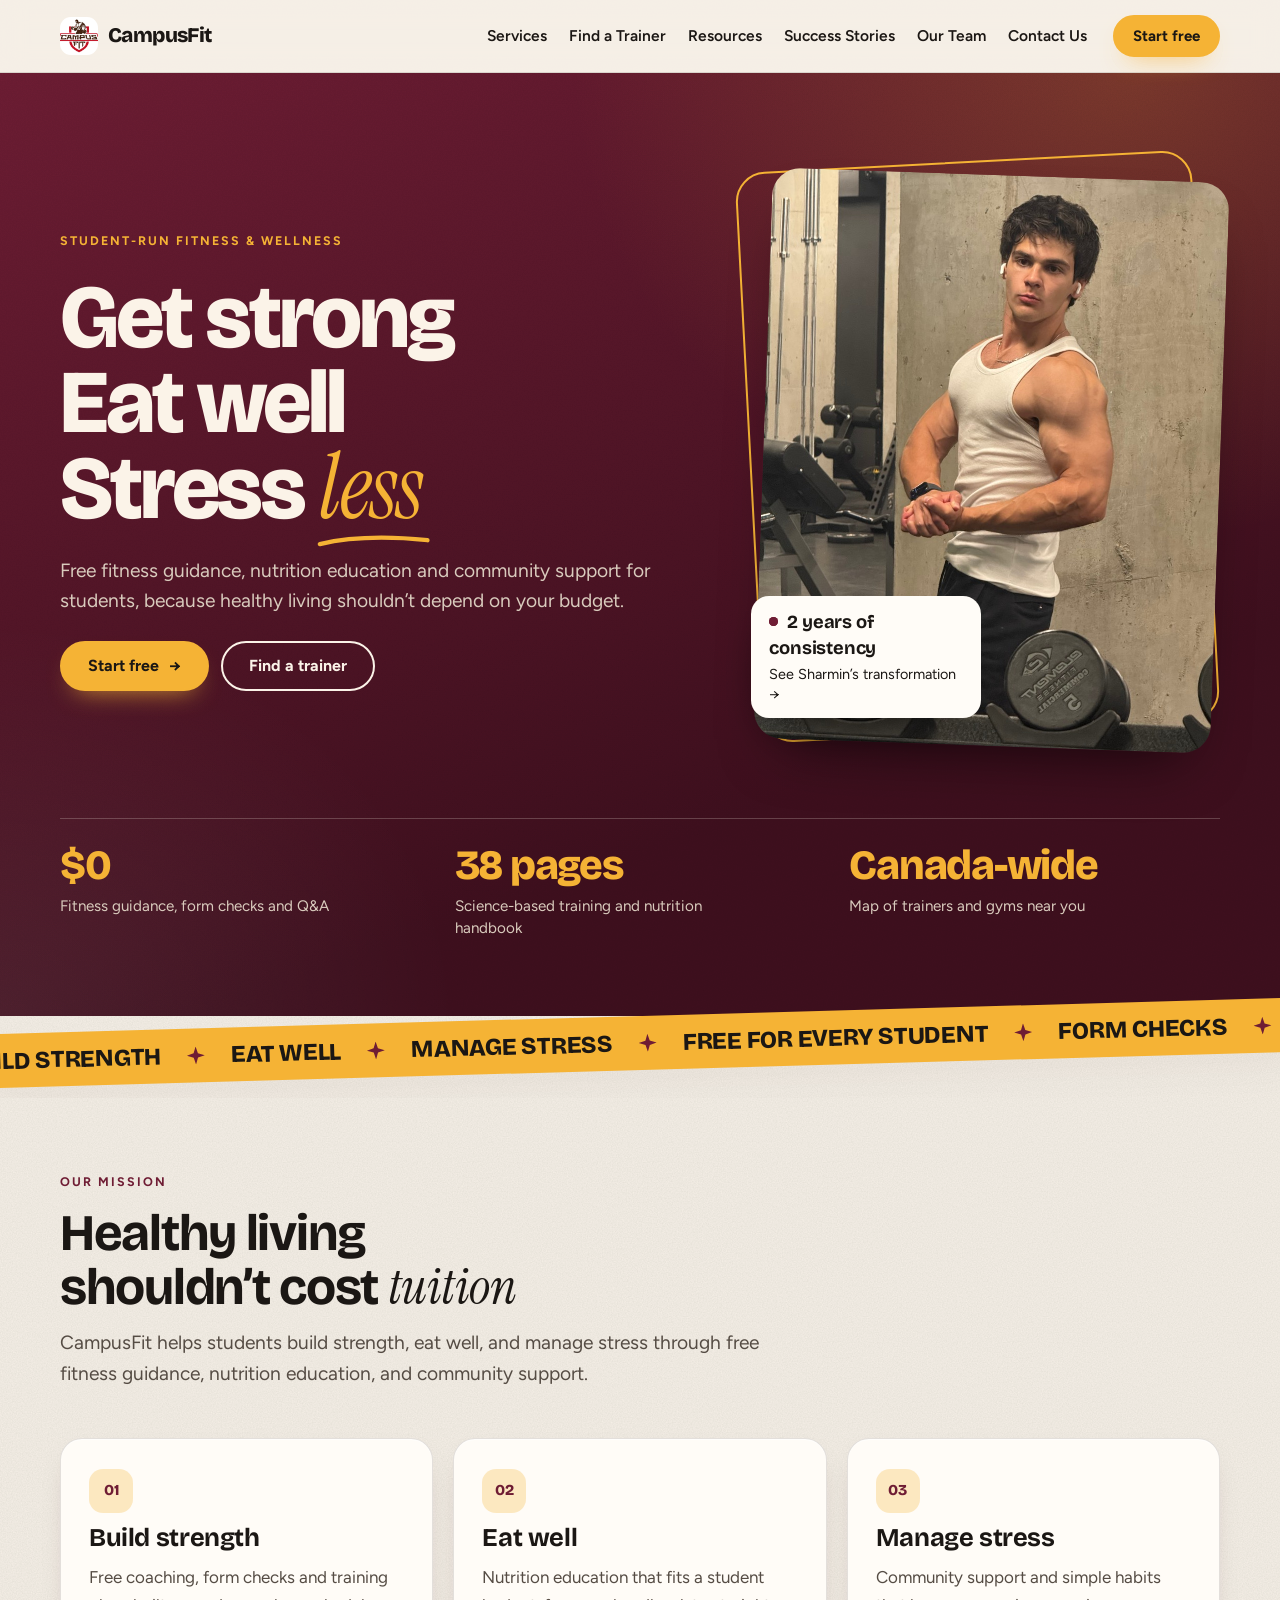
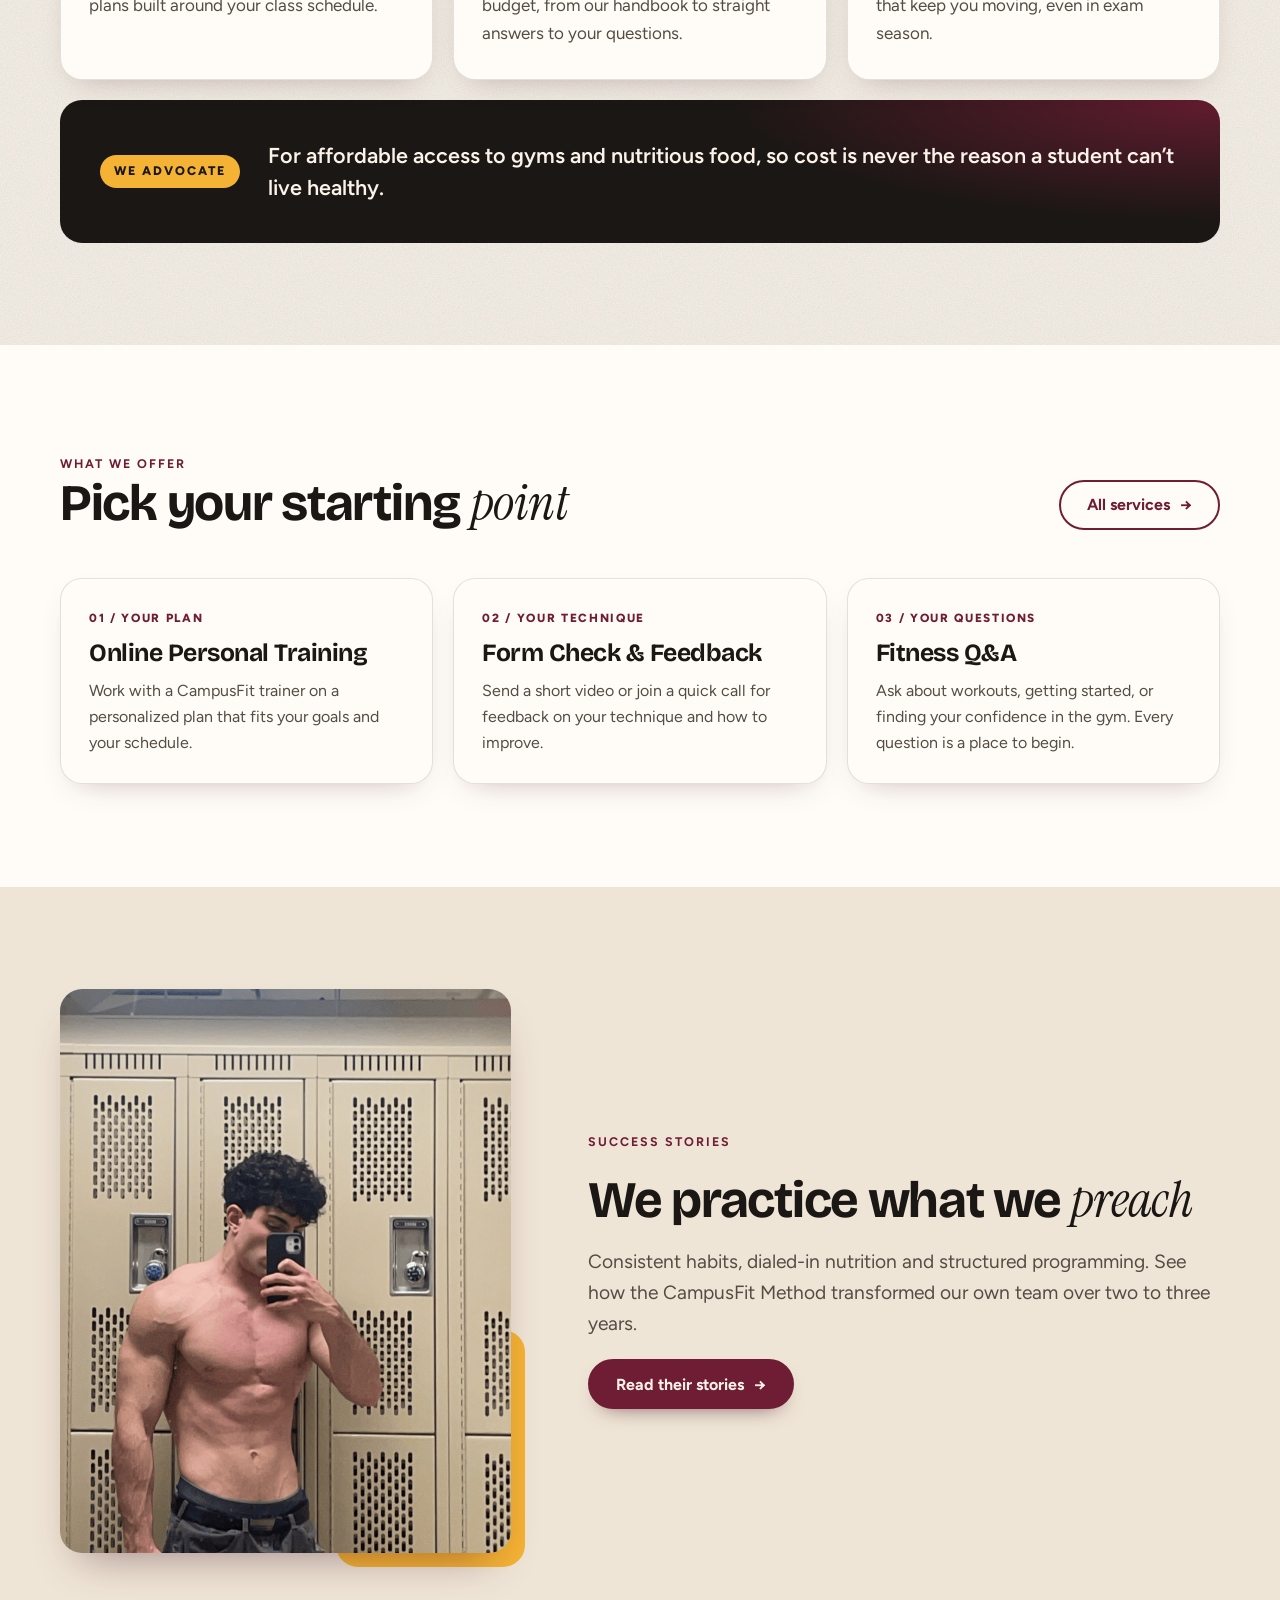
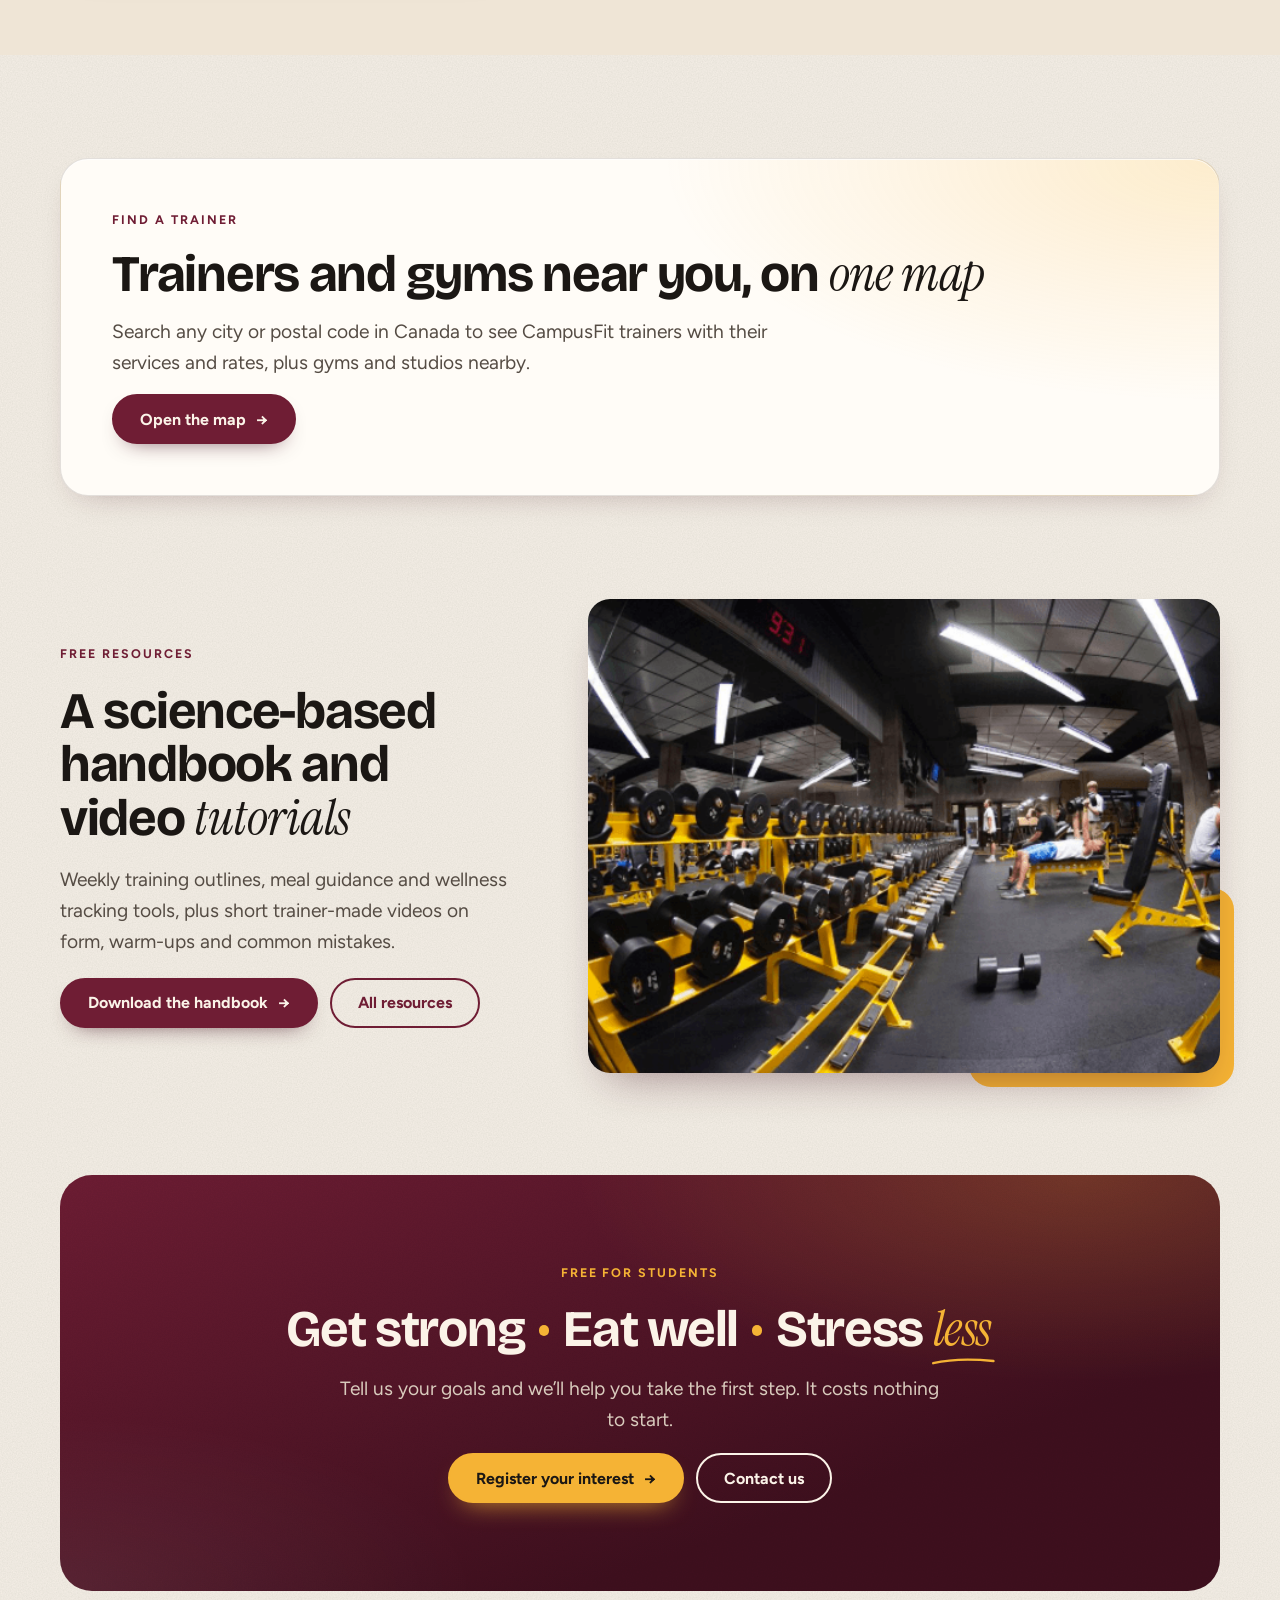
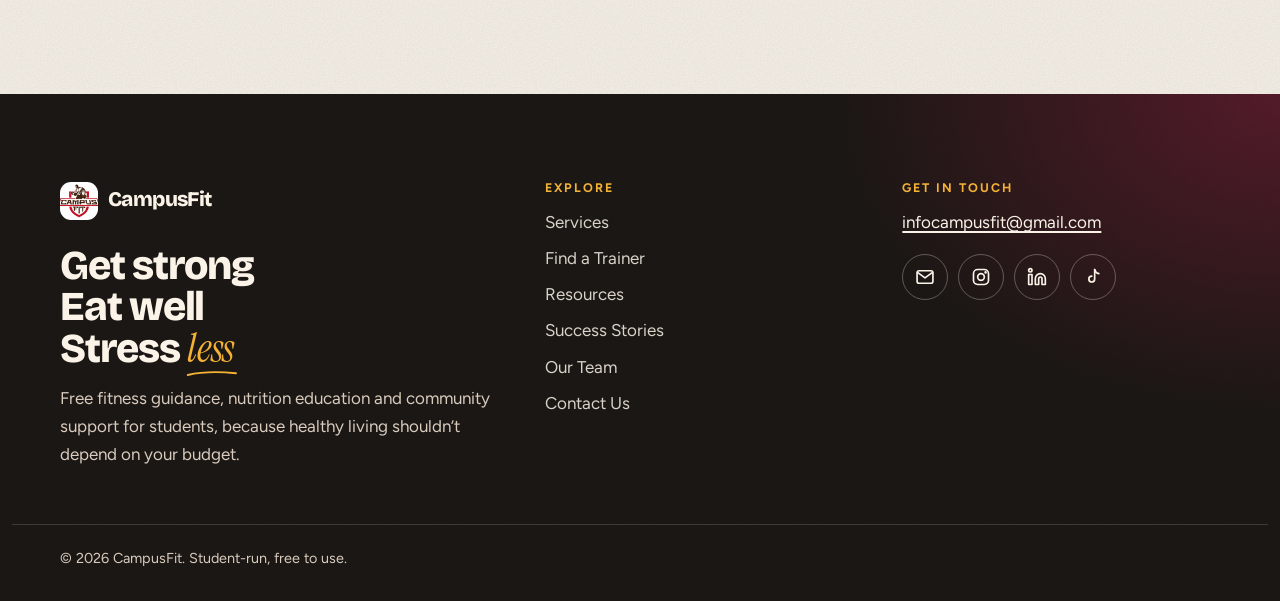
==== commit 7f2a35cd: "Import site files and photos" ====
--- a/index.html
+++ b/index.html
@@ -3,13 +3,13 @@
 <head>
 <meta charset="utf-8">
 <meta name="viewport" content="width=device-width, initial-scale=1">
-<title>CampusFit – Get strong. Eat well. Stress less.</title>
+<title>CampusFit – Get strong · Eat well · Stress less</title>
 <meta name="description" content="CampusFit helps students build strength, eat well and manage stress through free fitness guidance, nutrition education and community support.">
 <meta name="theme-color" content="#6f1d34">
 <link rel="canonical" href="https://campusfit.ca/">
 <meta property="og:type" content="website">
 <meta property="og:site_name" content="CampusFit">
-<meta property="og:title" content="CampusFit – Get strong. Eat well. Stress less.">
+<meta property="og:title" content="CampusFit – Get strong · Eat well · Stress less">
 <meta property="og:description" content="CampusFit helps students build strength, eat well and manage stress through free fitness guidance, nutrition education and community support.">
 <meta property="og:url" content="https://campusfit.ca/">
 <meta property="og:image" content="https://campusfit.ca/images/logo.jpeg">
@@ -39,27 +39,28 @@
     <div class="hero-grid">
       <div class="hero-copy">
         <p class="eyebrow" data-rise style="--d:0">Student-run fitness &amp; wellness</p>
-        <h1 class="display" data-rise style="--d:1">Get strong.<br>Eat well.<br>Stress <span class="serif">less.</span></h1>
+        <h1 class="display hero-title"><span class="line" style="--l:0">Get strong</span><span class="line" style="--l:1">Eat well</span><span class="line" style="--l:2">Stress <span class="serif accent-word">less<svg class="swoosh" viewBox="0 0 120 16" aria-hidden="true" focusable="false"><path d="M4 11.5C34 4.5 72 3 116 7.5" pathLength="1"/></svg></span></span></h1>
         <p class="lede" data-rise style="--d:2">Free fitness guidance, nutrition education and community support for students, because healthy living shouldn’t depend on your budget.</p>
         <div class="actions" data-rise style="--d:3"><a class="btn btn--accent" href="services/">Start free <span class="arrow" aria-hidden="true">→</span></a><a class="btn btn--ghost" href="find-a-trainer/">Find a trainer</a></div>
       </div>
       <figure class="hero-media" data-rise style="--d:2">
         <img src="images/sharmin-after.jpg" alt="Sharmin after two years: posing in the gym in a white tank top" width="768" height="1024">
-        <a class="hero-badge" href="success-stories/"><strong>2 years of consistency</strong><span>See Sharmin’s transformation →</span></a>
+        <a class="hero-badge" href="success-stories/"><strong><span class="pulse" aria-hidden="true"></span>2 years of consistency</strong><span>See Sharmin’s transformation →</span></a>
       </figure>
     </div>
     <ul class="proof" data-rise style="--d:4">
-      <li><span class="proof-num">$0</span><span class="proof-label">Fitness guidance, form checks and Q&amp;A</span></li>
-      <li><span class="proof-num">38 pages</span><span class="proof-label">Science-based training and nutrition handbook</span></li>
+      <li><span class="proof-num"><span class="stamp">$0</span></span><span class="proof-label">Fitness guidance, form checks and Q&amp;A</span></li>
+      <li><span class="proof-num"><span data-count="38">38</span> pages</span><span class="proof-label">Science-based training and nutrition handbook</span></li>
       <li><span class="proof-num">Canada-wide</span><span class="proof-label">Map of trainers and gyms near you</span></li>
     </ul>
   </div>
 </section>
+<div class="marquee" aria-hidden="true"><div class="marquee-band"><ul class="marquee-track"><li>Build strength</li><li>Eat well</li><li>Manage stress</li><li>Free for every student</li><li>Form checks</li><li>Nutrition on a budget</li><li>Community support</li><li>Build strength</li><li>Eat well</li><li>Manage stress</li><li>Free for every student</li><li>Form checks</li><li>Nutrition on a budget</li><li>Community support</li></ul></div></div>
 <section class="section">
   <div class="container">
     <div class="section-head" data-reveal>
       <p class="eyebrow">Our mission</p>
-      <h2 class="h2">Healthy living shouldn’t cost <span class="serif">tuition.</span></h2>
+      <h2 class="h2">Healthy living shouldn’t cost <span class="serif">tuition</span></h2>
       <p class="lede">CampusFit helps students build strength, eat well, and manage stress through free fitness guidance, nutrition education, and community support.</p>
     </div>
     <div class="pillars">
@@ -76,7 +77,7 @@
 <section class="section section--paper">
   <div class="container">
     <div class="section-head section-head--row" data-reveal>
-      <div><p class="eyebrow">What we offer</p><h2 class="h2">Pick your starting <span class="serif">point.</span></h2></div>
+      <div><p class="eyebrow">What we offer</p><h2 class="h2">Pick your starting <span class="serif">point</span></h2></div>
       <a class="btn btn--ghost" href="services/">All services <span class="arrow" aria-hidden="true">→</span></a>
     </div>
     <div class="grid-3">
@@ -109,7 +110,7 @@
     <figure class="split-media" data-reveal><img src="images/yehonatan-after.png" alt="Yehonatan after three years: mirror selfie in a locker room" width="900" height="1612" loading="lazy"></figure>
     <div class="split-copy" data-reveal style="--d:1">
       <p class="eyebrow">Success stories</p>
-      <h2 class="h2">We practice what we <span class="serif">preach.</span></h2>
+      <h2 class="h2">We practice what we <span class="serif">preach</span></h2>
       <p class="lede">Consistent habits, dialed-in nutrition and structured programming. See how the CampusFit Method transformed our own team over two to three years.</p>
       <a class="btn" href="success-stories/">Read their stories <span class="arrow" aria-hidden="true">→</span></a>
     </div>
@@ -119,7 +120,7 @@
   <div class="container">
     <div class="panel panel--feature" data-reveal>
       <p class="eyebrow">Find a trainer</p>
-      <h2 class="h2">Trainers and gyms near you, on <span class="serif">one map.</span></h2>
+      <h2 class="h2">Trainers and gyms near you, on <span class="serif">one map</span></h2>
       <p class="lede">Search any city or postal code in Canada to see CampusFit trainers with their services and rates, plus gyms and studios nearby.</p>
       <a class="btn" href="find-a-trainer/">Open the map <span class="arrow" aria-hidden="true">→</span></a>
     </div>
@@ -130,7 +131,7 @@
     <figure class="split-media split-media--wide" data-reveal><img src="images/gym.png" alt="Gym floor with rows of dumbbells on yellow racks" width="596" height="391" loading="lazy"></figure>
     <div class="split-copy" data-reveal style="--d:1">
       <p class="eyebrow">Free resources</p>
-      <h2 class="h2">A science-based handbook and video <span class="serif">tutorials.</span></h2>
+      <h2 class="h2">A science-based handbook and video <span class="serif">tutorials</span></h2>
       <p class="lede">Weekly training outlines, meal guidance and wellness tracking tools, plus short trainer-made videos on form, warm-ups and common mistakes.</p>
       <div class="actions"><a class="btn" href="files/campusfit-handbook.pdf" download>Download the handbook <span class="arrow" aria-hidden="true">→</span></a><a class="btn btn--ghost" href="resources/">All resources</a></div>
     </div>
@@ -140,7 +141,7 @@
   <div class="container">
     <div class="cta-band on-dark" data-reveal>
       <p class="eyebrow">Free for students</p>
-      <h2 class="h2">Get strong. Eat well. Stress <span class="serif">less.</span></h2>
+      <h2 class="h2 slogan-inline"><span class="phrase">Get strong</span> <span class="sep" aria-hidden="true"></span> <span class="phrase">Eat well</span> <span class="sep" aria-hidden="true"></span> <span class="phrase">Stress <span class="serif accent-word">less<svg class="swoosh" viewBox="0 0 120 16" aria-hidden="true" focusable="false"><path d="M4 11.5C34 4.5 72 3 116 7.5" pathLength="1"/></svg></span></span></h2>
       <p class="lede">Tell us your goals and we’ll help you take the first step. It costs nothing to start.</p>
       <div class="actions">
         <a class="btn btn--accent" href="https://docs.google.com/forms/d/e/1FAIpQLSdLxVKDtf4Toz6OeNEDU3pKm-vR3UD8BcH6uD4BylhP9cgY4w/viewform" target="_blank" rel="noopener">Register your interest <span class="arrow" aria-hidden="true">→</span></a>
@@ -154,7 +155,7 @@
   <div class="container footer-inner">
     <div>
       <a class="brand" href="./"><img src="images/icon.jpeg" alt="" width="38" height="38"><span>CampusFit</span></a>
-      <p class="footer-slogan">Get strong. Eat well. Stress <span class="serif">less.</span></p>
+      <p class="footer-slogan"><span class="line" data-reveal style="--d:0">Get strong</span><span class="line" data-reveal style="--d:1">Eat well</span><span class="line" data-reveal style="--d:2">Stress <span class="serif accent-word">less<svg class="swoosh" viewBox="0 0 120 16" aria-hidden="true" focusable="false"><path d="M4 11.5C34 4.5 72 3 116 7.5" pathLength="1"/></svg></span></span></p>
       <p class="footer-note">Free fitness guidance, nutrition education and community support for students, because healthy living shouldn’t depend on your budget.</p>
     </div>
     <div>
--- a/assets/style.css
+++ b/assets/style.css
@@ -19,6 +19,7 @@
   --shadow: 0 1px 0 rgba(255, 255, 255, 0.7) inset, 0 12px 32px -18px rgba(63, 15, 30, 0.35);
   --shadow-lift: 0 1px 0 rgba(255, 255, 255, 0.7) inset, 0 22px 44px -20px rgba(63, 15, 30, 0.45);
   --ease: cubic-bezier(0.2, 0.7, 0.2, 1);
+  --spring: cubic-bezier(0.34, 1.56, 0.64, 1);
   --pad-x: clamp(20px, 4vw, 48px);
   --pad-y: clamp(64px, 8vw, 112px);
   --max: 1160px;
@@ -53,12 +54,19 @@
 .container { width: 100%; max-width: calc(var(--max) + 2 * var(--pad-x)); margin: 0 auto; padding: 0 var(--pad-x); }
 
 /* ---------- Type ---------- */
-.eyebrow { display: inline-flex; align-items: center; gap: 10px; color: var(--accent); font-size: 0.78rem; font-weight: 700; letter-spacing: 0.16em; text-transform: uppercase; }
-.eyebrow::before { content: ""; width: 22px; height: 3px; border-radius: 3px; background: var(--amber); }
+.eyebrow { display: inline-block; color: var(--accent); font-size: 0.78rem; font-weight: 700; letter-spacing: 0.16em; text-transform: uppercase; }
 .display { font-size: clamp(2.7rem, 7vw, 5.6rem); font-weight: 800; line-height: 0.95; letter-spacing: -0.035em; }
 .h2 { font-size: clamp(2rem, 4vw, 3.25rem); }
 .h3 { font-size: clamp(1.35rem, 2vw, 1.6rem); letter-spacing: -0.015em; }
 .serif { font-family: var(--serif); font-style: italic; font-weight: 400; letter-spacing: -0.01em; }
+.h2 .serif { display: inline-block; }
+/* Hand-drawn amber underline under the accent word of the slogan */
+.accent-word { position: relative; display: inline-block; padding-right: 0.06em; }
+.swoosh { position: absolute; left: -3%; bottom: -0.2em; width: 106%; height: auto; overflow: visible; pointer-events: none; }
+.swoosh path { fill: none; stroke: var(--amber); stroke-width: 4.5; stroke-linecap: round; stroke-dasharray: 1; stroke-dashoffset: 0; }
+.slogan-inline .phrase { white-space: nowrap; }
+@media (max-width: 600px) { .slogan-inline .phrase { display: block; } .slogan-inline .sep { display: none; } }
+.sep { display: inline-block; width: 0.2em; height: 0.2em; margin: 0 0.08em; border-radius: 50%; background: var(--amber); vertical-align: 0.2em; }
 .lede { font-size: clamp(1.08rem, 1.5vw, 1.25rem); line-height: 1.6; color: var(--muted); max-width: 38em; }
 .muted { color: var(--muted); }
 .section-head { display: grid; gap: 14px; margin-bottom: clamp(32px, 4vw, 48px); max-width: 760px; }
@@ -82,6 +90,10 @@
 .btn:hover .arrow { transform: translateX(4px); }
 .btn--accent { --bg: var(--amber); --fg: var(--ink); --bd: var(--amber); box-shadow: 0 12px 26px -14px rgba(245, 179, 53, 0.9); }
 .btn--accent:hover { --bg: #ffc552; --bd: #ffc552; --fg: var(--ink); }
+.btn--accent { overflow: hidden; isolation: isolate; }
+.btn--accent::after { content: ""; position: absolute; inset: 0; z-index: -1; background: linear-gradient(110deg, transparent 35%, rgba(255, 255, 255, 0.65) 50%, transparent 65%); transform: translateX(-110%); transition: transform 0.8s var(--ease); pointer-events: none; }
+.btn--accent:hover::after { transform: translateX(110%); }
+.hero .btn--accent::after { animation: shine 1.1s var(--ease) 1.5s; }
 .btn--ghost { --bg: transparent; --fg: var(--accent); --bd: currentColor; box-shadow: none; }
 .btn--ghost:hover { --bg: var(--accent); --bd: var(--accent); --fg: var(--on-dark); }
 .on-dark .btn--ghost { --fg: var(--on-dark); }
@@ -104,6 +116,11 @@
 .site-nav ul a:hover::after, .site-nav ul a[aria-current="page"]::after { transform: scaleX(1); }
 .site-nav ul a[aria-current="page"] { color: var(--accent); }
 .nav-toggle { display: none; }
+/* Reading progress along the bottom of the header (browsers with scroll-driven animations) */
+@supports (animation-timeline: scroll()) {
+  .site-header::after { content: ""; position: absolute; left: 0; right: 0; bottom: -1px; height: 3px; background: linear-gradient(90deg, var(--accent), var(--amber)); transform-origin: 0 50%; transform: scaleX(0); animation: progress linear both; animation-timeline: scroll(root block); }
+  @keyframes progress { to { transform: scaleX(1); } }
+}
 
 @media (max-width: 1080px) {
   .nav-toggle { display: inline-flex; align-items: center; justify-content: center; width: 46px; height: 46px; border: 1px solid var(--line); border-radius: 14px; background: var(--white); cursor: pointer; transition: transform 0.15s; }
@@ -121,6 +138,13 @@
   .site-nav ul a { display: block; padding: 15px 0; border-bottom: 1px solid var(--line); font-size: 1.1rem; }
   .site-nav ul a::after { display: none; }
   .site-nav .btn { margin-top: 18px; }
+  .nav-open .site-nav li, .nav-open .site-nav .btn { animation: rise 0.4s var(--ease) backwards; }
+  .nav-open .site-nav li:nth-child(2) { animation-delay: 40ms; }
+  .nav-open .site-nav li:nth-child(3) { animation-delay: 80ms; }
+  .nav-open .site-nav li:nth-child(4) { animation-delay: 120ms; }
+  .nav-open .site-nav li:nth-child(5) { animation-delay: 160ms; }
+  .nav-open .site-nav li:nth-child(6) { animation-delay: 200ms; }
+  .nav-open .site-nav .btn { animation-delay: 240ms; }
 }
 
 /* ---------- Sections ---------- */
@@ -143,13 +167,24 @@
 .hero-media { position: relative; margin: 0; }
 .hero-media img { width: 100%; aspect-ratio: 4 / 5; object-fit: cover; object-position: 50% 30%; border-radius: 28px; box-shadow: 0 30px 60px -30px rgba(0, 0, 0, 0.7); transform: rotate(2deg); transition: transform 0.6s var(--ease); }
 .hero-media:hover img { transform: rotate(0deg) scale(1.01); }
-.hero-media::before { content: ""; position: absolute; inset: -14px 14px 14px -14px; border: 2px solid var(--amber); border-radius: 30px; transform: rotate(-3deg); }
+.hero-media::before { content: ""; position: absolute; inset: -14px 14px 14px -14px; border: 2px solid var(--amber); border-radius: 30px; transform: rotate(-3deg); animation: frame-in 1.1s var(--spring) 0.5s backwards; }
+.hero-title .line { display: block; animation: line-up 0.9s var(--ease) backwards; animation-delay: calc(100ms + var(--l, 0) * 120ms); }
+.hero-title .swoosh path { animation: draw 0.8s var(--ease) 0.95s backwards; }
+.hero--page .display .serif { display: inline-block; animation: word-pop 0.8s var(--spring) 0.4s backwards; }
 .hero-badge { position: absolute; left: -12px; bottom: 28px; display: grid; gap: 2px; max-width: 230px; padding: 14px 18px; border-radius: 18px; background: var(--white); color: var(--ink); box-shadow: 0 18px 40px -18px rgba(0, 0, 0, 0.6); font-size: 0.9rem; line-height: 1.4; text-decoration: none; transition: transform 0.3s var(--ease); }
 .on-dark a.hero-badge { color: var(--ink); }
 .hero-badge:hover { transform: translateY(-3px); color: var(--ink); }
+.hero-badge { animation: float 6s ease-in-out 1.6s infinite; }
+.pulse { position: relative; display: inline-block; width: 9px; height: 9px; margin-right: 9px; border-radius: 50%; background: var(--accent); vertical-align: 0.14em; }
+.pulse::after { content: ""; position: absolute; inset: 0; border-radius: 50%; background: var(--accent); animation: ping 1.8s var(--ease) infinite; }
 .hero-badge strong { font-family: var(--display); font-size: 1.15rem; letter-spacing: -0.01em; }
 .proof { list-style: none; margin: clamp(40px, 6vw, 72px) 0 0; padding: 26px 0 0; display: grid; grid-template-columns: repeat(3, minmax(0, 1fr)); gap: 24px; border-top: 1px solid rgba(251, 243, 232, 0.22); }
 .proof-num { display: block; font: 800 clamp(1.8rem, 3.4vw, 2.6rem)/1 var(--display); letter-spacing: -0.03em; color: var(--amber); }
+.proof li { animation: rise 0.7s var(--ease) backwards; animation-delay: 0.45s; }
+.proof li:nth-child(2) { animation-delay: 0.57s; }
+.proof li:nth-child(3) { animation-delay: 0.69s; }
+.stamp { display: inline-block; animation: stamp 0.75s var(--spring) 0.95s backwards; }
+[data-count] { font-variant-numeric: tabular-nums; }
 .proof-label { display: block; margin-top: 8px; color: var(--on-dark-muted); font-size: 0.95rem; line-height: 1.45; max-width: 18em; }
 .hero--page { padding-bottom: clamp(48px, 6vw, 80px); }
 .hero--page .hero-copy { max-width: 820px; }
@@ -160,11 +195,45 @@
   .proof { grid-template-columns: 1fr; gap: 18px; }
 }
 
+/* ---------- Marquee band ---------- */
+.marquee { position: relative; z-index: 2; overflow: hidden; margin: -44px 0 -28px; padding: 44px 0 28px; }
+.marquee-band { width: 106%; margin-left: -3%; background: var(--amber); color: var(--ink); transform: rotate(-1.6deg); box-shadow: 0 20px 40px -26px rgba(63, 15, 30, 0.7); }
+.marquee-track { display: flex; width: max-content; margin: 0; padding: 15px 0; list-style: none; animation: marquee 40s linear infinite; }
+.marquee:hover .marquee-track { animation-play-state: paused; }
+.marquee-track li { display: inline-flex; align-items: center; gap: 26px; padding-right: 26px; font: 800 clamp(1.05rem, 2.1vw, 1.5rem)/1 var(--display); letter-spacing: -0.01em; text-transform: uppercase; white-space: nowrap; }
+.marquee-track li::after { content: ""; width: 0.75em; height: 0.75em; background: var(--accent); clip-path: polygon(50% 0, 62% 38%, 100% 50%, 62% 62%, 50% 100%, 38% 62%, 0 50%, 38% 38%); }
+
 /* Load-in motion */
 [data-rise] { animation: rise 0.8s var(--ease) both; animation-delay: calc(var(--d, 0) * 90ms); }
 @keyframes rise { from { opacity: 0; transform: translateY(18px); } to { opacity: 1; transform: none; } }
 .reveal-ready [data-reveal] { opacity: 0; transform: translateY(22px); transition: opacity 0.7s var(--ease), transform 0.7s var(--ease); transition-delay: calc(var(--d, 0) * 90ms); }
 .reveal-ready [data-reveal].is-in { opacity: 1; transform: none; }
+/* Second beat: accent words, numbers and photos land just after their block */
+.reveal-ready [data-reveal] .h2 .serif { opacity: 0; transform: translateY(0.3em) rotate(-4deg); transition: opacity 0.6s var(--ease), transform 0.8s var(--spring); transition-delay: calc(var(--d, 0) * 90ms + 280ms); }
+.reveal-ready [data-reveal].is-in .h2 .serif { opacity: 1; transform: none; }
+.reveal-ready .cta-band .swoosh path, .reveal-ready .footer-slogan .swoosh path { stroke-dashoffset: 1; transition: stroke-dashoffset 0.8s var(--ease) 0.6s; }
+.reveal-ready .cta-band.is-in .swoosh path, .reveal-ready .footer-slogan .is-in .swoosh path { stroke-dashoffset: 0; }
+.reveal-ready .pillar .pillar-num { opacity: 0; transform: scale(0.4) rotate(-25deg); transition: opacity 0.4s var(--ease), transform 0.7s var(--spring); transition-delay: calc(var(--d, 0) * 90ms + 250ms); }
+.reveal-ready .pillar.is-in .pillar-num { opacity: 1; transform: none; }
+.reveal-ready .split-media img { clip-path: inset(100% 0 0 0); transition: clip-path 1.1s var(--ease) 0.1s, transform 0.6s var(--ease); }
+.reveal-ready .split-media.is-in img { clip-path: inset(-60px); }
+.reveal-ready .split-media::after { opacity: 0; transform: translate(-24px, -24px); transition: opacity 0.5s var(--ease) 0.55s, transform 0.8s var(--spring) 0.55s; }
+.reveal-ready .split-media.is-in::after { opacity: 1; transform: none; }
+.reveal-ready .pair figure { opacity: 0; transform: translateY(24px) rotate(-1.5deg); transition: opacity 0.6s var(--ease), transform 0.8s var(--spring); }
+.reveal-ready .pair figure:last-child { transform: translateY(24px) rotate(1.5deg); transition-delay: 0.25s; }
+.reveal-ready .pair figure:last-child figcaption { transform: scale(0); transform-origin: 0 100%; transition: transform 0.5s var(--spring) 0.8s; }
+.reveal-ready .pair.is-in figure { opacity: 1; transform: none; }
+.reveal-ready .pair.is-in figure:last-child figcaption { transform: none; }
+
+@keyframes line-up { from { opacity: 0; transform: translateY(0.45em) skewY(3deg); } to { opacity: 1; transform: none; } }
+@keyframes word-pop { from { opacity: 0; transform: translateY(0.25em) rotate(-5deg) scale(0.92); } to { opacity: 1; transform: none; } }
+@keyframes draw { from { stroke-dashoffset: 1; } to { stroke-dashoffset: 0; } }
+@keyframes frame-in { from { opacity: 0; transform: rotate(-12deg) scale(0.92); } to { opacity: 1; transform: rotate(-3deg); } }
+@keyframes stamp { 0% { opacity: 0; transform: scale(2.2) rotate(-14deg); } 60% { opacity: 1; } 100% { opacity: 1; transform: none; } }
+@keyframes float { 0%, 100% { translate: 0 0; } 50% { translate: 0 -8px; } }
+@keyframes ping { 0% { transform: scale(1); opacity: 0.55; } 80%, 100% { transform: scale(3); opacity: 0; } }
+@keyframes shine { from { transform: translateX(-110%); } to { transform: translateX(110%); } }
+@keyframes marquee { to { transform: translateX(-50%); } }
 
 /* ---------- Pillars & advocacy ---------- */
 .pillars { display: grid; grid-template-columns: repeat(3, minmax(0, 1fr)); gap: 20px; }
@@ -200,6 +269,8 @@
 .split-media { position: relative; isolation: isolate; margin: 0; }
 .split-media img { width: 100%; aspect-ratio: 4 / 5; object-fit: cover; border-radius: var(--radius); box-shadow: var(--shadow-lift); }
 .split-media--wide img { aspect-ratio: 4 / 3; }
+.split-media:hover img { transform: translateY(-4px); }
+.split-media img { transition: transform 0.6s var(--ease); }
 .split-media::after { content: ""; position: absolute; right: -14px; bottom: -14px; width: 42%; height: 42%; border-radius: var(--radius); background: var(--amber); z-index: -1; }
 .split-copy { display: grid; gap: 20px; justify-items: start; }
 @media (max-width: 800px) { .split { grid-template-columns: 1fr; } .split--flip .split-media { order: 0; } .split-media { margin-right: 14px; } }
@@ -220,8 +291,8 @@
 .grid-people--center { grid-template-columns: minmax(0, 300px); justify-content: center; }
 .person { display: flex; flex-direction: column; align-items: center; gap: 8px; padding: 32px 24px 28px; text-align: center; border-radius: var(--radius); background: var(--white); border: 1px solid var(--line); box-shadow: var(--shadow); transition: transform 0.35s var(--ease), box-shadow 0.35s var(--ease); }
 .person:hover { transform: translateY(-4px); box-shadow: var(--shadow-lift); }
-.avatar { width: 148px; height: 148px; margin-bottom: 10px; border-radius: 50%; object-fit: cover; background: var(--cream); box-shadow: 0 0 0 4px var(--white), 0 0 0 6px var(--amber); transition: transform 0.4s var(--ease); }
-.person:hover .avatar { transform: scale(1.04); }
+.avatar { width: 148px; height: 148px; margin-bottom: 10px; border-radius: 50%; object-fit: cover; background: var(--cream); box-shadow: 0 0 0 4px var(--white), 0 0 0 6px var(--amber); transition: transform 0.4s var(--spring), box-shadow 0.3s var(--ease); }
+.person:hover .avatar { transform: scale(1.04) rotate(-2deg); box-shadow: 0 0 0 4px var(--white), 0 0 0 7px var(--accent); }
 .avatar--contain { object-fit: contain; background: var(--white); }
 .person-name { font-size: 1.25rem; letter-spacing: -0.015em; }
 .person-role { color: var(--accent); font-size: 0.8rem; font-weight: 800; letter-spacing: 0.12em; text-transform: uppercase; }
@@ -251,6 +322,7 @@
 .footer-inner { display: grid; grid-template-columns: 1.4fr 1fr 1fr; gap: 40px; }
 .footer-slogan { font: 800 clamp(1.8rem, 3.2vw, 2.6rem)/1 var(--display); letter-spacing: -0.03em; margin-top: 18px; }
 .footer-slogan .serif { color: var(--amber); }
+.footer-slogan .line { display: block; }
 .site-footer .brand { color: var(--on-dark); }
 .footer-heading { font: 700 0.78rem/1 var(--font); letter-spacing: 0.16em; text-transform: uppercase; color: var(--amber); margin-bottom: 14px; }
 .footer-links { list-style: none; margin: 0; padding: 0; display: grid; gap: 8px; }
